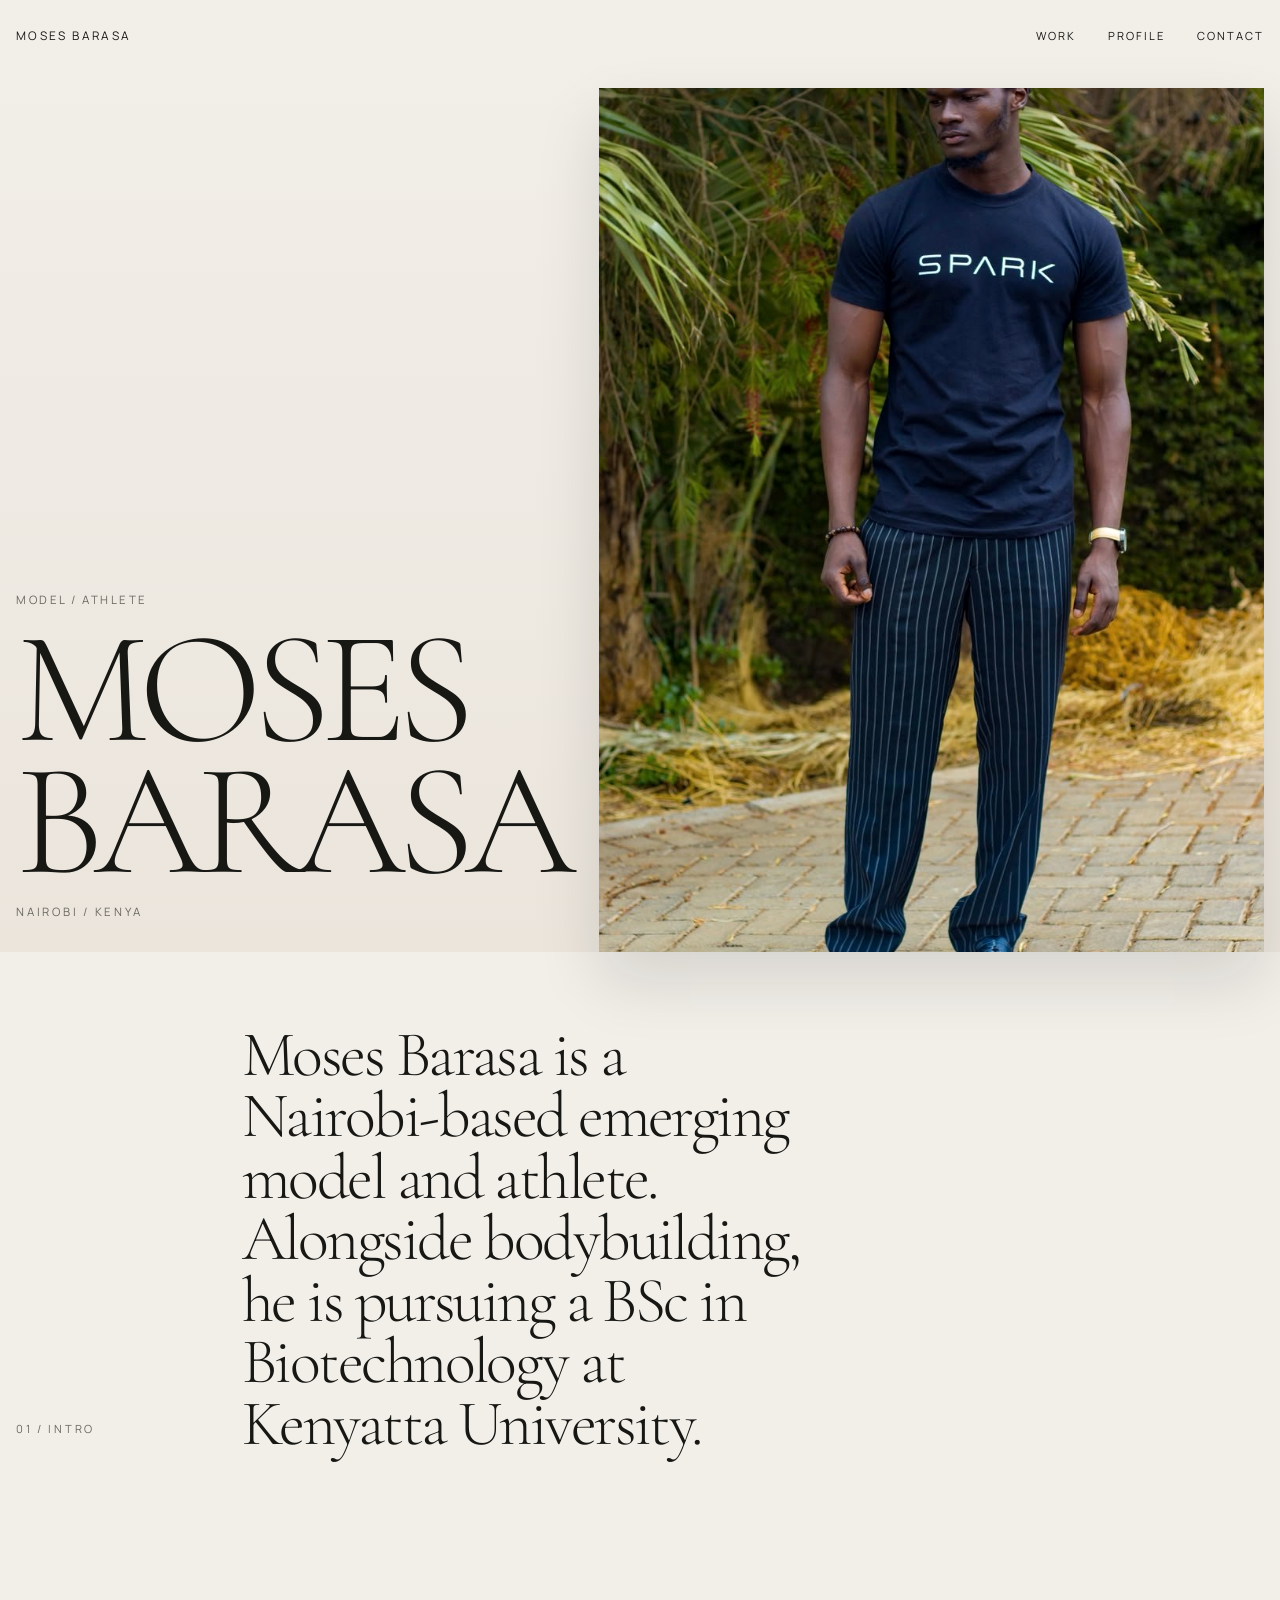
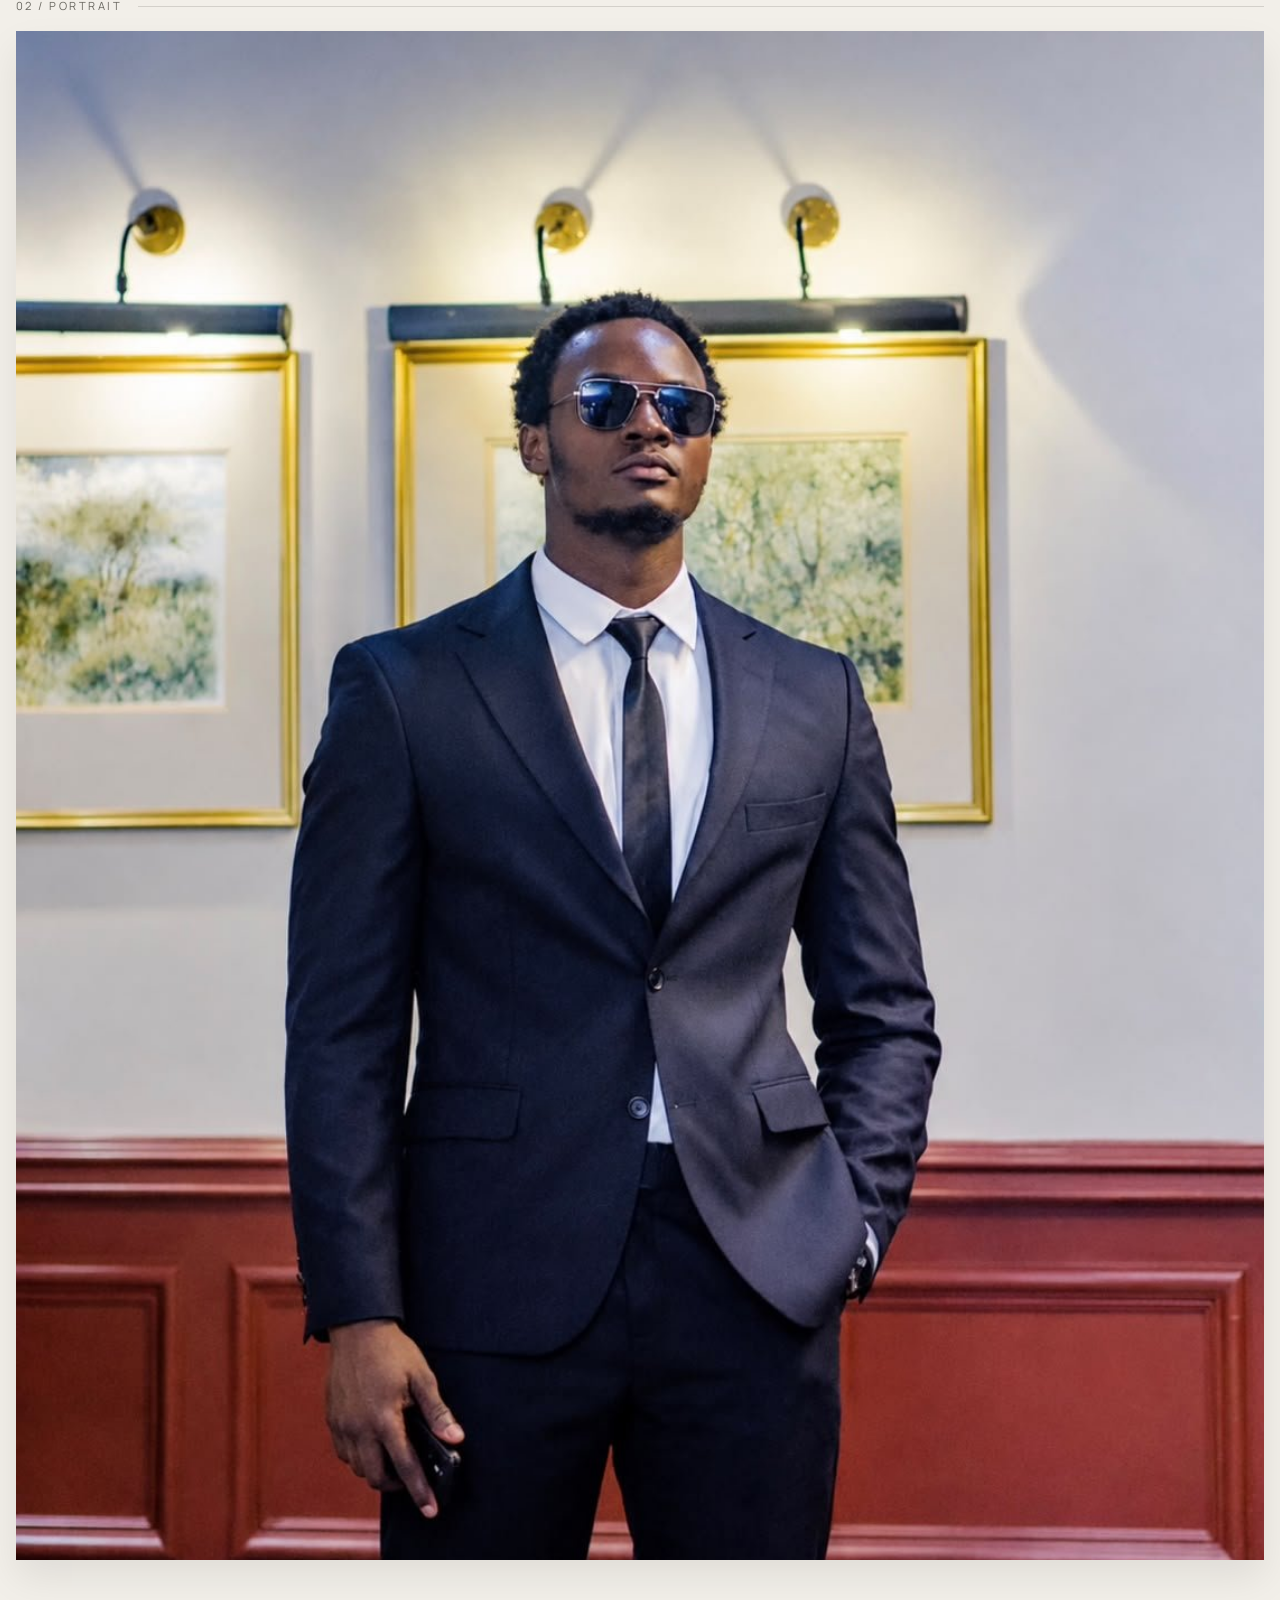
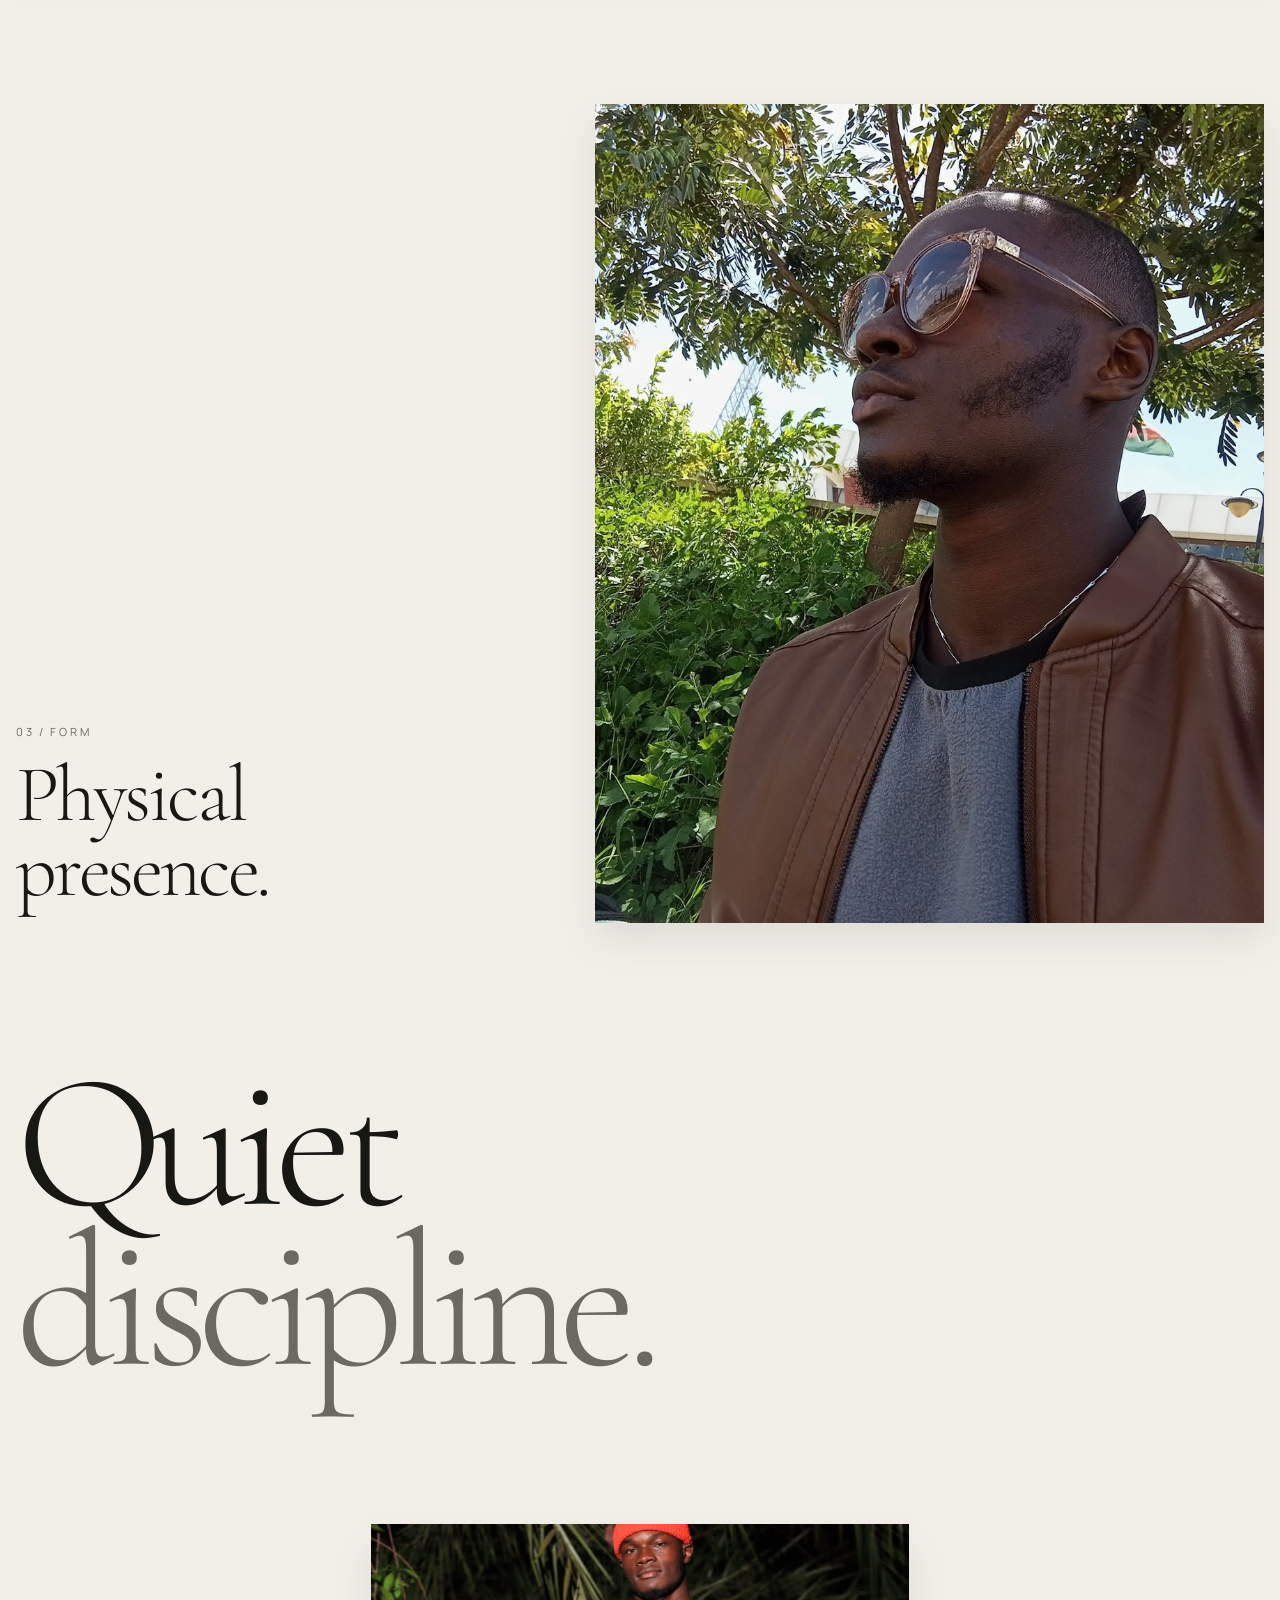
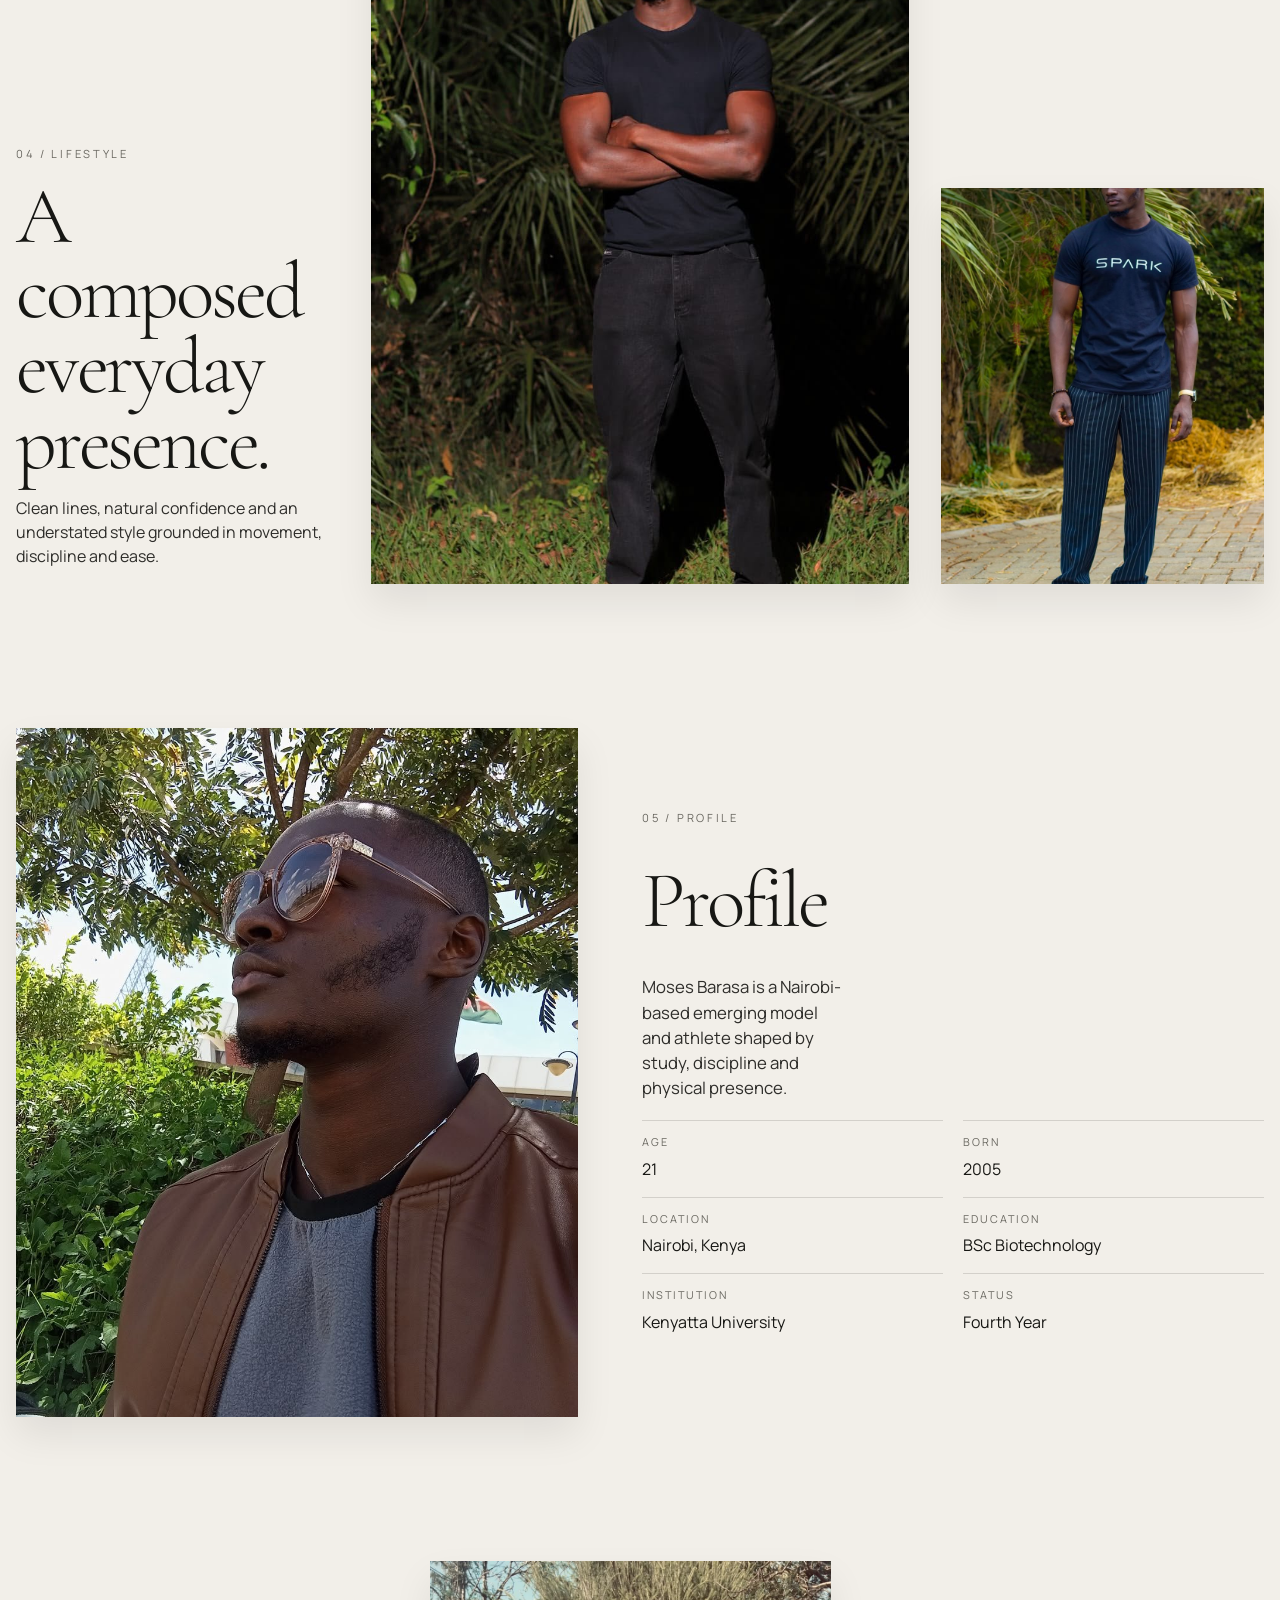
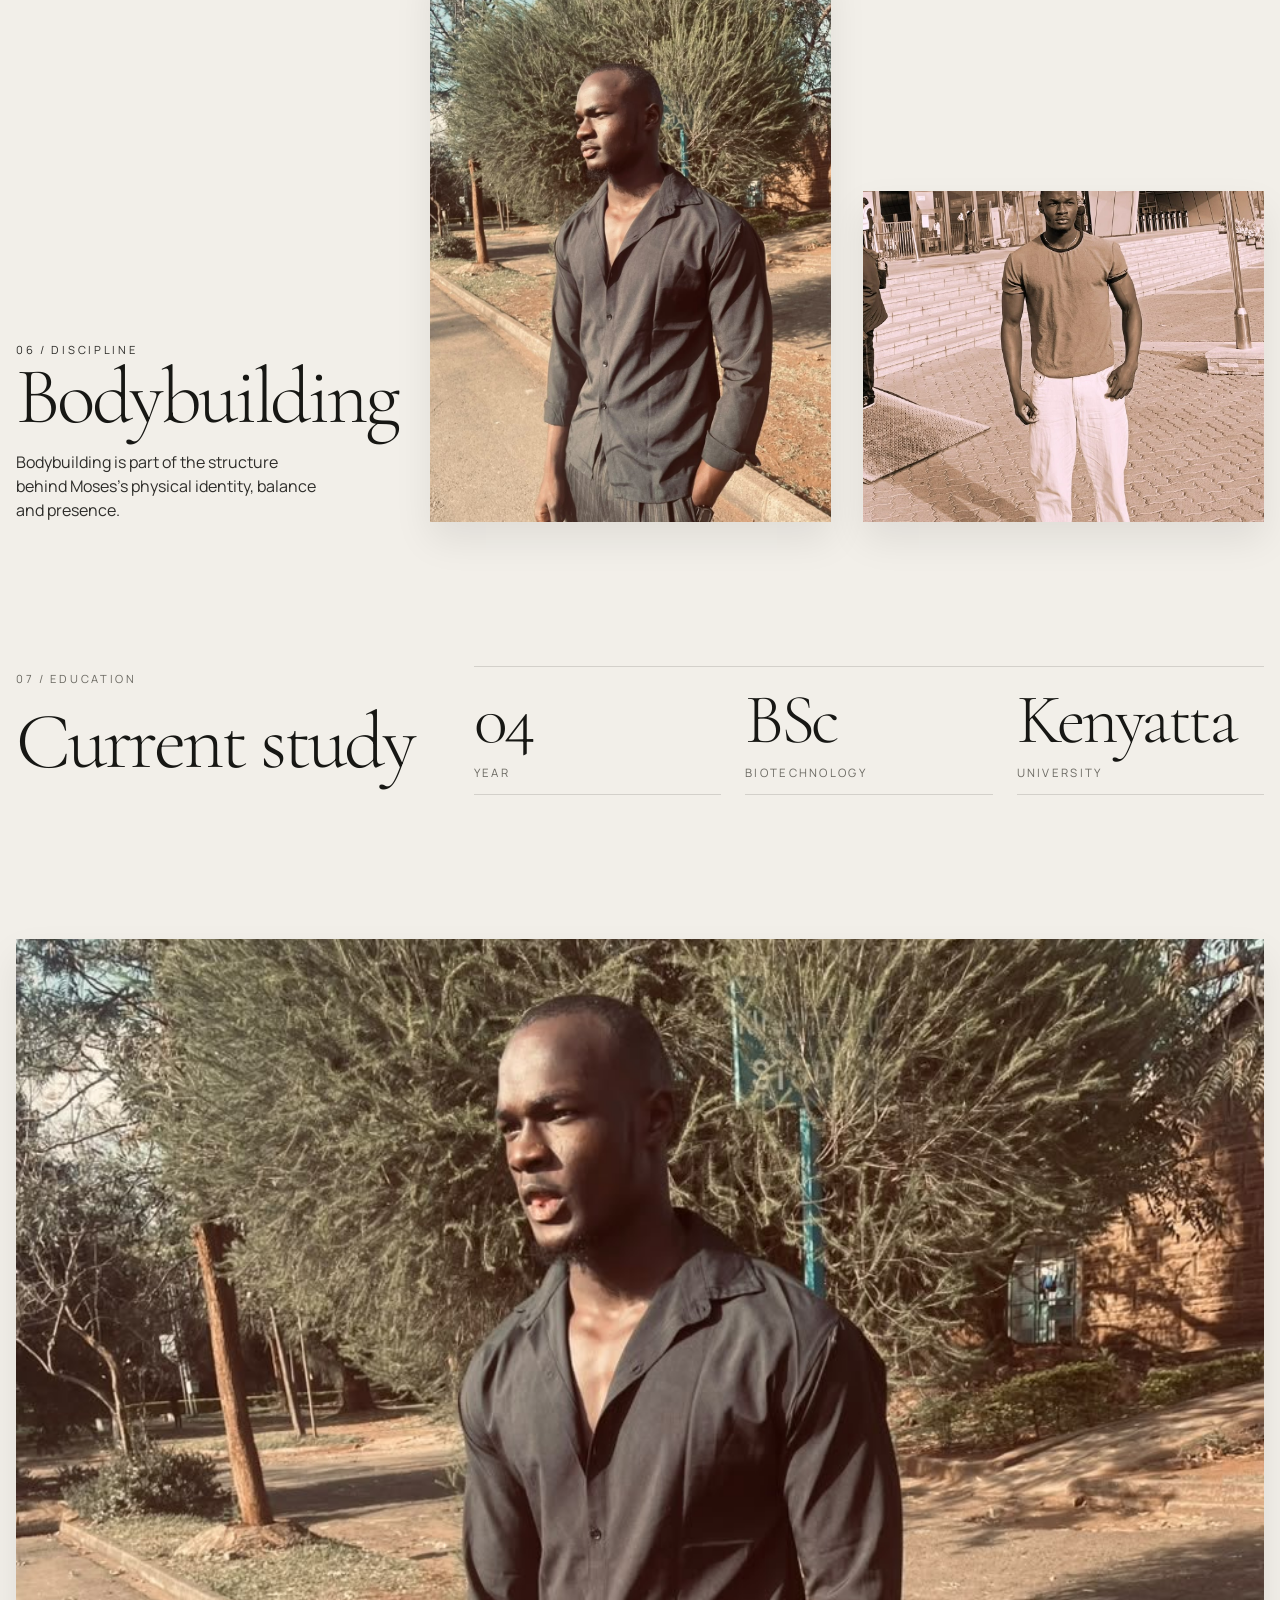
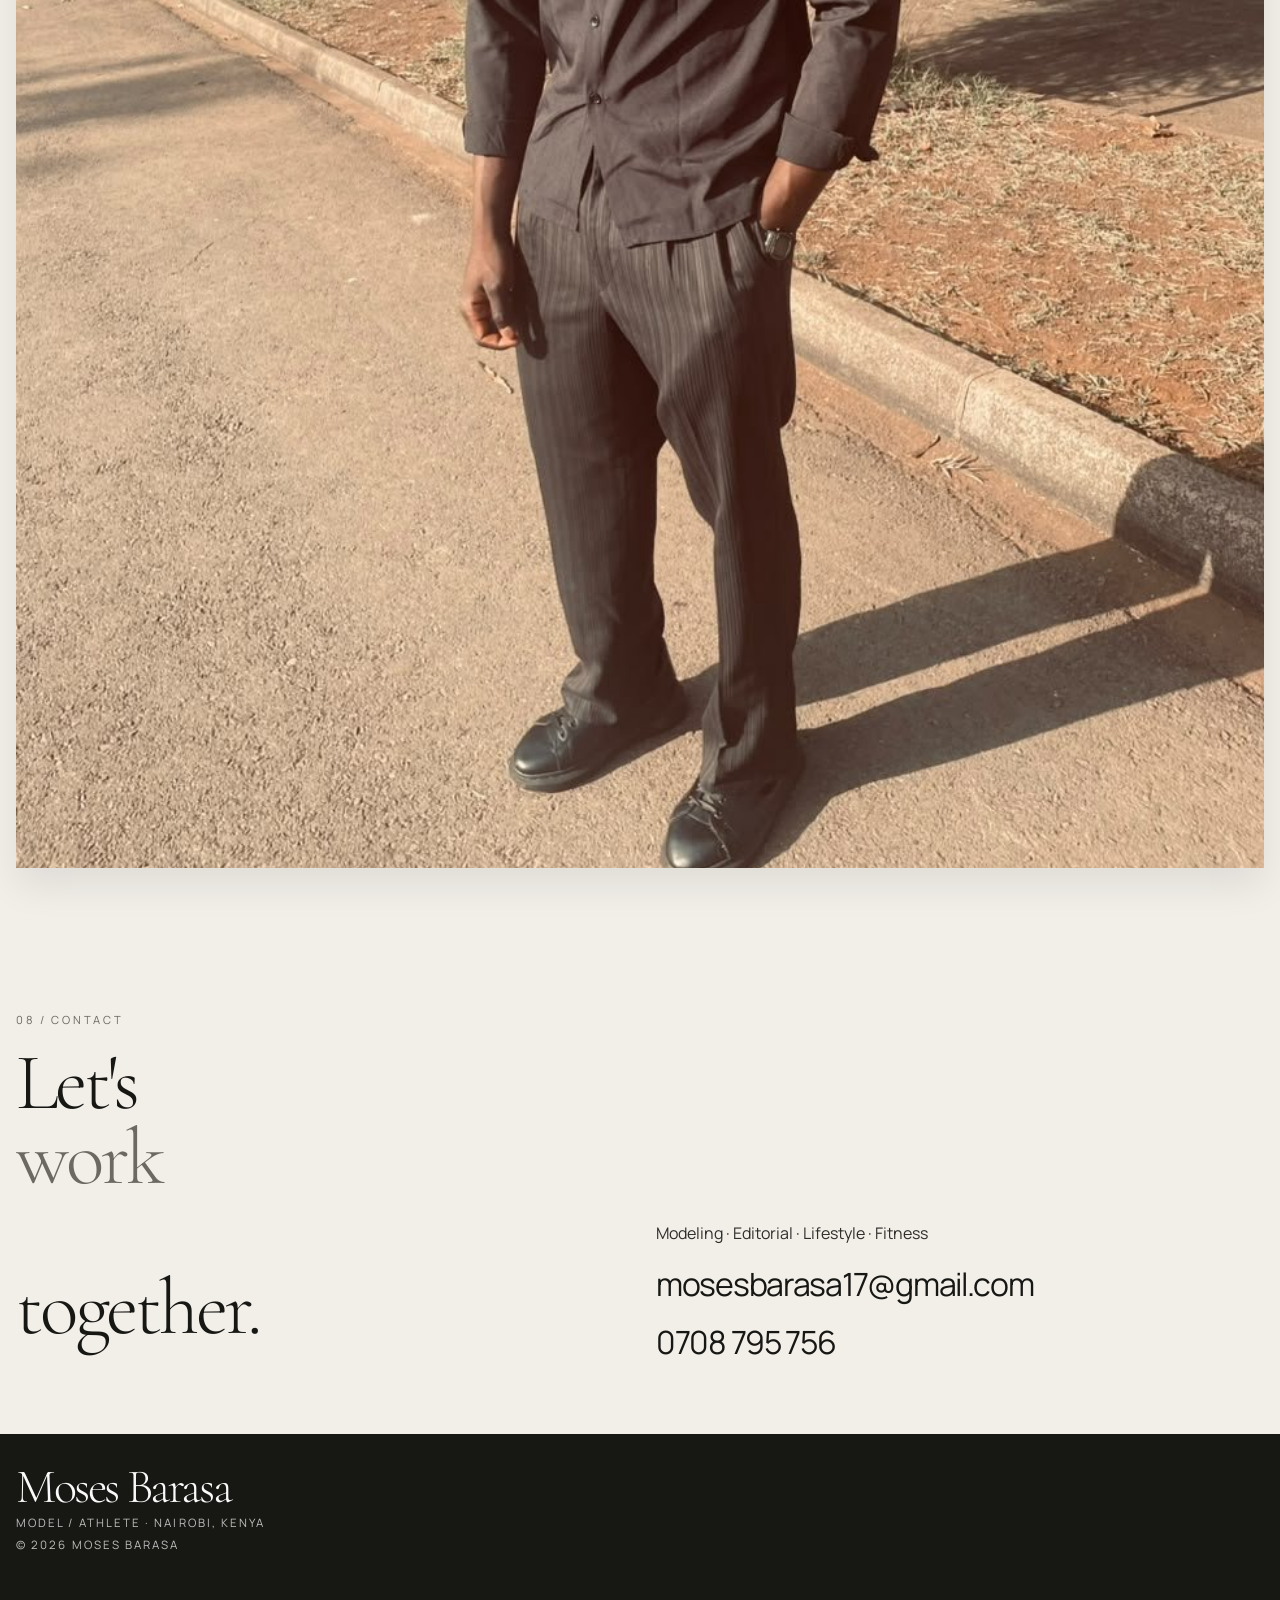
==== index.html @ c5359faa "Initial portfolio redesign" ====
<!DOCTYPE html>
<html lang="en">
<head>
<meta charset="UTF-8">
<meta name="viewport" content="width=device-width, initial-scale=1.0">
<meta name="description" content="Moses Barasa is a Nairobi-based emerging model and athlete, combining contemporary visual work with a background in bodybuilding and biotechnology.">
<meta name="theme-color" content="#181817">

<!-- Open Graph -->
<meta property="og:title" content="Moses Barasa — Model & Athlete">
<meta property="og:description" content="Moses Barasa is a Nairobi-based emerging model and athlete, combining contemporary visual work with a background in bodybuilding and biotechnology.">
<meta property="og:type" content="website">
<meta property="og:image" content="images/hero.jpg">
<meta property="og:image:alt" content="Moses Barasa — Model & Athlete">

<!-- Twitter -->
<meta name="twitter:card" content="summary_large_image">
<meta name="twitter:title" content="Moses Barasa — Model & Athlete">
<meta name="twitter:description" content="Moses Barasa is a Nairobi-based emerging model and athlete, combining contemporary visual work with a background in bodybuilding and biotechnology.">
<meta name="twitter:image" content="images/hero.jpg">

<title>Moses Barasa — Model & Athlete</title>

<link rel="icon" href="data:image/svg+xml,%3Csvg xmlns='http://www.w3.org/2000/svg' viewBox='0 0 100 100'%3E%3Crect width='100' height='100' fill='%23181817'/%3E%3Ctext x='50' y='62' font-family='Georgia' font-size='50' fill='%23F3F0EA' text-anchor='middle'%3EM%3C/text%3E%3C/svg%3E">
<link rel="stylesheet" href="css/style.css">
</head>
<body>
  <header class="site-header" id="header">
    <div class="container header-inner">
      <a href="#top" class="nav-brand" aria-label="Moses Barasa home">Moses Barasa</a>

      <button class="nav-toggle" id="navToggle" aria-expanded="false" aria-controls="navMenu" aria-label="Toggle navigation">
        <span class="nav-toggle-line" aria-hidden="true"></span>
      </button>

      <nav class="nav-menu" id="navMenu" aria-label="Primary navigation">
        <a href="#work">Work</a>
        <a href="#profile">Profile</a>
        <a href="#contact">Contact</a>
      </nav>
    </div>
  </header>

  <main id="main">
    <section class="hero" id="top" aria-label="Hero section">
      <div class="container hero-shell">
        <div class="hero-copy reveal">
          <p class="eyebrow">Model / Athlete</p>
          <h1 class="hero-name">
            <span>MOSES</span>
            <span>BARASA</span>
          </h1>
          <p class="hero-location">Nairobi / Kenya</p>
        </div>

        <figure class="hero-figure reveal" aria-label="Moses Barasa editorial portrait">
          <img src="images/hero.jpg" alt="Moses Barasa standing outdoors in a dark shirt with a confident editorial pose" width="854" height="1280" fetchpriority="high">
        </figure>
      </div>
    </section>

    <section class="intro section-shell" id="work" aria-labelledby="intro-heading">
      <div class="container intro-layout">
        <p class="meta-label reveal">01 / INTRO</p>
        <h2 id="intro-heading" class="visually-hidden">Introduction</h2>
        <p class="intro-copy reveal">Moses Barasa is a Nairobi-based emerging model and athlete. Alongside bodybuilding, he is pursuing a BSc in Biotechnology at Kenyatta University.</p>
      </div>
    </section>

    <section class="portrait section-shell" aria-labelledby="portrait-heading">
      <div class="container">
        <div class="section-meta reveal">
          <span>02 / PORTRAIT</span>
        </div>
        <figure class="feature-image reveal" data-index="0" tabindex="0" role="button" aria-label="Open portrait image">
          <img src="images/work-01.jpg" alt="Moses Barasa in a sharp black ensemble and sunglasses" width="1114" height="1600" loading="lazy">
        </figure>
      </div>
    </section>

    <section class="form section-shell" aria-labelledby="form-heading">
      <div class="container form-layout">
        <div class="form-copy reveal">
          <p class="meta-label">03 / FORM</p>
          <h2 id="form-heading">Physical presence.</h2>
        </div>
        <figure class="form-image reveal" data-index="1" tabindex="0" role="button" aria-label="Open form image">
          <img src="images/work-03.jpg" alt="Moses Barasa in a close-framed portrait with a clean black outfit" width="960" height="1280" loading="lazy">
        </figure>
      </div>
    </section>

    <section class="statement section-shell" aria-label="Visual statement">
      <div class="container statement-wrap">
        <p class="statement-word reveal">Quiet</p>
        <p class="statement-word reveal">discipline.</p>
      </div>
    </section>

    <section class="editorial section-shell" aria-labelledby="editorial-heading">
      <div class="container editorial-layout">
        <div class="editorial-copy reveal">
          <p class="meta-label">04 / LIFESTYLE</p>
          <h2 id="editorial-heading">A composed everyday presence.</h2>
          <p>Clean lines, natural confidence and an understated style grounded in movement, discipline and ease.</p>
        </div>

        <figure class="editorial-portrait reveal" data-index="2" tabindex="0" role="button" aria-label="Open lifestyle portrait">
          <img src="images/work-04.jpg" alt="Moses Barasa in an outdoor portrait with a relaxed attitude" width="853" height="1280" loading="lazy">
        </figure>

        <figure class="editorial-figure reveal" data-index="3" tabindex="0" role="button" aria-label="Open secondary lifestyle image">
          <img src="images/work-02.jpg" alt="Moses Barasa in a studio portrait with a cool, direct gaze" width="854" height="1280" loading="lazy">
        </figure>
      </div>
    </section>

    <section class="profile section-shell" id="profile" aria-labelledby="profile-heading">
      <div class="container profile-layout">
        <figure class="profile-image reveal" data-index="4" tabindex="0" role="button" aria-label="Open profile image">
          <img src="images/profile.jpg" alt="Moses Barasa in a side-profile outdoor portrait" width="960" height="1280" loading="lazy">
        </figure>

        <div class="profile-copy reveal">
          <p class="meta-label">05 / PROFILE</p>
          <h2 id="profile-heading">Profile</h2>
          <p class="lead">Moses Barasa is a Nairobi-based emerging model and athlete shaped by study, discipline and physical presence.</p>

          <dl class="facts">
            <div>
              <dt>Age</dt>
              <dd>21</dd>
            </div>
            <div>
              <dt>Born</dt>
              <dd>2005</dd>
            </div>
            <div>
              <dt>Location</dt>
              <dd>Nairobi, Kenya</dd>
            </div>
            <div>
              <dt>Education</dt>
              <dd>BSc Biotechnology</dd>
            </div>
            <div>
              <dt>Institution</dt>
              <dd>Kenyatta University</dd>
            </div>
            <div>
              <dt>Status</dt>
              <dd>Fourth Year</dd>
            </div>
          </dl>
        </div>
      </div>
    </section>

    <section class="discipline section-shell" id="discipline" aria-labelledby="discipline-heading">
      <div class="container discipline-layout">
        <div class="discipline-copy reveal">
          <p class="meta-label">06 / DISCIPLINE</p>
          <h2 id="discipline-heading">Bodybuilding</h2>
          <p>Bodybuilding is part of the structure behind Moses's physical identity, balance and presence.</p>
        </div>

        <figure class="discipline-figure tall reveal" data-index="5" tabindex="0" role="button" aria-label="Open bodybuilding portrait">
          <img src="images/discipline-01.jpg" alt="Moses Barasa posing in a full-body athletic portrait" width="960" height="1280" loading="lazy">
        </figure>

        <figure class="discipline-figure wide reveal" data-index="6" tabindex="0" role="button" aria-label="Open second bodybuilding image">
          <img src="images/discipline-02.jpg" alt="Moses Barasa in a close-framed physique portrait in natural light" width="1274" height="1600" loading="lazy">
        </figure>
      </div>
    </section>

    <section class="education section-shell" aria-labelledby="education-heading">
      <div class="container education-layout">
        <div class="education-copy reveal">
          <p class="meta-label">07 / EDUCATION</p>
          <h2 id="education-heading">Current study</h2>
        </div>

        <div class="education-grid reveal">
          <div class="year-block">
            <span class="year">04</span>
            <span class="year-label">Year</span>
          </div>
          <div class="degree-block">
            <span>BSc</span>
            <span>Biotechnology</span>
          </div>
          <div class="institution-block">
            <span>Kenyatta</span>
            <span>University</span>
          </div>
        </div>
      </div>
    </section>

    <section class="final-visual section-shell" aria-label="Final portrait">
      <div class="container">
        <figure class="final-image reveal" data-index="7" tabindex="0" role="button" aria-label="Open final portrait image">
          <img src="images/work-08.jpg" alt="Moses Barasa in a confident full-length portrait outdoors" width="960" height="1280" loading="lazy">
        </figure>
      </div>
    </section>

    <section class="contact section-shell" id="contact" aria-labelledby="contact-heading">
      <div class="container contact-layout">
        <div class="contact-copy reveal">
          <p class="meta-label">08 / CONTACT</p>
          <h2 id="contact-heading">Let's <span>work</span><br>together.</h2>
        </div>

        <div class="contact-info reveal">
          <p>Modeling · Editorial · Lifestyle · Fitness</p>
          <a href="mailto:mosesbarasa17@gmail.com">mosesbarasa17@gmail.com</a>
          <a href="tel:+254708795756">0708 795 756</a>
        </div>
      </div>
    </section>
  </main>

  <footer class="site-footer">
    <div class="container footer-layout">
      <p class="footer-name">Moses Barasa</p>
      <p class="footer-meta">Model / Athlete · Nairobi, Kenya</p>
      <p class="footer-copyright">© 2026 Moses Barasa</p>
    </div>
  </footer>

  <div class="lightbox" id="lightbox" role="dialog" aria-modal="true" aria-label="Image viewer" hidden>
    <button class="lightbox-close" id="lightboxClose" aria-label="Close image viewer">×</button>
    <button class="lightbox-prev" id="lightboxPrev" aria-label="Previous image">‹</button>
    <button class="lightbox-next" id="lightboxNext" aria-label="Next image">›</button>
    <div class="lightbox-stage">
      <img src="" alt="" id="lightboxImg">
    </div>
    <p class="lightbox-caption" id="lightboxCaption"></p>
  </div>

  <script src="js/main.js"></script>
</body>
</html>
---- css/style.css ----
@font-face {
  font-family: 'Cormorant Garamond';
  font-style: normal;
  font-weight: 300 700;
  font-display: swap;
  src: url('../fonts/cormorant-300.ttf') format('truetype');
}

@font-face {
  font-family: 'Manrope';
  font-style: normal;
  font-weight: 200 800;
  font-display: swap;
  src: url('../fonts/manrope-400.ttf') format('truetype');
}

:root {
  --bg: #f2efe9;
  --bg-soft: #ebe5dc;
  --panel: #f8f5f1;
  --ink: #171714;
  --ink-soft: #2e2d2a;
  --muted: #6b6962;
  --line: rgba(23, 23, 20, 0.14);
  --shadow: rgba(18, 18, 16, 0.12);
  --display: 'Cormorant Garamond', Georgia, serif;
  --body: 'Manrope', Arial, sans-serif;
  --radius: 18px;
  --max: 1380px;
  --transition: 420ms ease;
}

* {
  box-sizing: border-box;
}

html {
  scroll-behavior: smooth;
}

body {
  margin: 0;
  font-family: var(--body);
  background: var(--bg);
  color: var(--ink);
  line-height: 1.5;
  -webkit-font-smoothing: antialiased;
  text-rendering: optimizeLegibility;
}

img {
  display: block;
  width: 100%;
  height: auto;
}

button,
a {
  font: inherit;
}

a {
  color: inherit;
  text-decoration: none;
}

figure {
  margin: 0;
}

main {
  overflow-x: hidden;
}

.container {
  width: min(var(--max), calc(100% - 2rem));
  margin: 0 auto;
}

.section-shell {
  padding: 4.5rem 0;
}

.visually-hidden {
  position: absolute;
  width: 1px;
  height: 1px;
  padding: 0;
  margin: -1px;
  overflow: hidden;
  clip: rect(0, 0, 0, 0);
  white-space: nowrap;
  border: 0;
}

.meta-label {
  margin: 0 0 1rem;
  font-size: 0.7rem;
  text-transform: uppercase;
  letter-spacing: 0.24em;
  color: var(--muted);
}

.site-header {
  position: fixed;
  top: 0;
  left: 0;
  right: 0;
  z-index: 100;
  transition: background var(--transition), box-shadow var(--transition), backdrop-filter var(--transition);
}

.site-header.is-scrolled {
  background: rgba(242, 239, 233, 0.88);
  backdrop-filter: blur(12px);
  box-shadow: 0 1px 0 rgba(23, 23, 20, 0.08);
}

.header-inner {
  display: flex;
  align-items: center;
  justify-content: space-between;
  min-height: 72px;
}

.nav-brand {
  font-size: 0.74rem;
  letter-spacing: 0.2em;
  text-transform: uppercase;
  font-weight: 700;
}

.nav-toggle {
  position: relative;
  width: 44px;
  height: 44px;
  border: 0;
  background: transparent;
  display: inline-flex;
  align-items: center;
  justify-content: center;
  cursor: pointer;
}

.nav-toggle-line,
.nav-toggle-line::before,
.nav-toggle-line::after {
  position: absolute;
  width: 24px;
  height: 1.5px;
  background: var(--ink);
  transition: transform var(--transition), opacity var(--transition);
}

.nav-toggle-line::before,
.nav-toggle-line::after {
  content: '';
  left: 0;
}

.nav-toggle-line::before { transform: translateY(-7px); }
.nav-toggle-line::after { transform: translateY(7px); }

.nav-toggle[aria-expanded="true"] .nav-toggle-line {
  background: transparent;
}

.nav-toggle[aria-expanded="true"] .nav-toggle-line::before {
  transform: rotate(45deg);
}

.nav-toggle[aria-expanded="true"] .nav-toggle-line::after {
  transform: rotate(-45deg);
}

.nav-menu {
  position: fixed;
  inset: 0;
  display: flex;
  flex-direction: column;
  justify-content: center;
  gap: 1.75rem;
  padding: 5rem 2rem;
  background: rgba(242, 239, 233, 0.96);
  opacity: 0;
  visibility: hidden;
  pointer-events: none;
  transition: opacity var(--transition), visibility var(--transition);
  z-index: 90;
}

.nav-menu.is-open {
  opacity: 1;
  visibility: visible;
  pointer-events: auto;
}

.nav-menu a {
  font-family: var(--display);
  font-size: clamp(2.2rem, 8vw, 4.5rem);
  line-height: 0.9;
  letter-spacing: -0.04em;
}

.hero {
  padding-top: 5.5rem;
  background: linear-gradient(180deg, var(--bg), var(--bg-soft));
}

.hero-shell {
  display: grid;
  gap: 1.5rem;
}

.hero-copy {
  padding-top: 1.5rem;
}

.eyebrow {
  margin: 0 0 1rem;
  font-size: 0.72rem;
  text-transform: uppercase;
  letter-spacing: 0.22em;
  color: var(--muted);
}

.hero-name {
  margin: 0;
  font-family: var(--display);
  font-weight: 500;
  font-size: clamp(4.2rem, 19vw, 10rem);
  line-height: 0.82;
  letter-spacing: -0.06em;
}

.hero-name span {
  display: block;
}

.hero-location {
  margin: 1rem 0 0;
  font-size: 0.72rem;
  letter-spacing: 0.24em;
  text-transform: uppercase;
  color: var(--muted);
}

.hero-figure {
  width: min(100%, 700px);
  margin-left: auto;
  margin-right: auto;
  overflow: hidden;
  box-shadow: 0 30px 60px var(--shadow);
}

.hero-figure img {
  object-fit: cover;
  aspect-ratio: 3 / 4.25;
  filter: saturate(0.9) contrast(1.04);
  transform: scale(1.01);
}

.intro-layout {
  display: grid;
  gap: 1rem;
}

.intro-copy {
  max-width: 18ch;
  margin: 0;
  font-family: var(--display);
  font-size: clamp(2rem, 5vw, 4.2rem);
  line-height: 0.96;
  letter-spacing: -0.04em;
}

.feature-image,
.form-image,
.editorial-portrait,
.editorial-figure,
.profile-image,
.discipline-figure,
.final-image {
  overflow: hidden;
  cursor: pointer;
  background: var(--bg-soft);
  box-shadow: 0 18px 36px rgba(19, 19, 17, 0.08);
}

.feature-image img,
.form-image img,
.editorial-portrait img,
.editorial-figure img,
.profile-image img,
.discipline-figure img,
.final-image img {
  aspect-ratio: 4 / 5.2;
  object-fit: cover;
  transition: transform var(--transition), filter var(--transition);
}

.feature-image:hover img,
.form-image:hover img,
.editorial-portrait:hover img,
.editorial-figure:hover img,
.profile-image:hover img,
.discipline-figure:hover img,
.final-image:hover img {
  transform: scale(1.02);
  filter: saturate(1.05);
}

.section-meta {
  margin-bottom: 1rem;
  display: flex;
  justify-content: space-between;
  align-items: center;
  font-size: 0.7rem;
  letter-spacing: 0.22em;
  text-transform: uppercase;
  color: var(--muted);
}

.section-meta::after {
  content: '';
  display: block;
  flex: 1;
  height: 1px;
  background: var(--line);
  margin-left: 1rem;
}

.form-layout,
.editorial-layout,
.profile-layout,
.discipline-layout,
.contact-layout,
.education-layout {
  display: grid;
  gap: 2rem;
}

.form-copy h2,
.editorial-copy h2,
.profile-copy h2,
.discipline-copy h2,
.education-copy h2,
.contact-copy h2 {
  margin: 0 0 1rem;
  font-family: var(--display);
  font-weight: 500;
  font-size: clamp(2.6rem, 8vw, 5rem);
  line-height: 0.94;
  letter-spacing: -0.04em;
}

.form-copy h2 {
  max-width: 6ch;
}

.statement-wrap {
  display: grid;
  gap: 0.4rem;
}

.statement-word {
  margin: 0;
  font-family: var(--display);
  font-size: clamp(4rem, 18vw, 12rem);
  line-height: 0.8;
  letter-spacing: -0.06em;
  color: var(--ink);
}

.statement-word:last-child {
  color: var(--muted);
}

.editorial-copy p:last-child {
  margin: 0;
  max-width: 34ch;
  color: var(--ink-soft);
}

.editorial-portrait {
  order: 1;
}

.editorial-figure {
  order: 2;
}

.profile-layout {
  align-items: center;
}

.profile-image {
  max-width: 760px;
}

.profile-copy {
  display: grid;
  gap: 1.25rem;
}

.lead {
  margin: 0;
  max-width: 20ch;
  font-size: 1.05rem;
  color: var(--ink-soft);
}

.facts {
  margin: 0;
  display: grid;
  grid-template-columns: repeat(2, minmax(0, 1fr));
  gap: 1rem 1.25rem;
}

.facts div {
  padding-top: 0.8rem;
  border-top: 1px solid var(--line);
}

.facts dt {
  margin-bottom: 0.4rem;
  font-size: 0.68rem;
  letter-spacing: 0.18em;
  text-transform: uppercase;
  color: var(--muted);
}

.facts dd {
  margin: 0;
  font-size: 1rem;
  color: var(--ink);
}

.discipline-copy p {
  margin: 0;
  max-width: 30ch;
  color: var(--ink-soft);
}

.discipline-figure.tall img {
  aspect-ratio: 3 / 4.2;
}

.discipline-figure.wide img {
  aspect-ratio: 4 / 3.3;
}

.education-layout {
  align-items: end;
}

.education-grid {
  display: grid;
  gap: 1rem;
  padding-top: 1.3rem;
  border-top: 1px solid var(--line);
}

.year-block,
.degree-block,
.institution-block {
  display: flex;
  justify-content: space-between;
  align-items: baseline;
  padding-bottom: 0.8rem;
  border-bottom: 1px solid var(--line);
}

.year,
.degree-block span:first-child,
.institution-block span:first-child {
  font-family: var(--display);
  font-size: clamp(2.4rem, 7vw, 4.4rem);
  line-height: 0.9;
  letter-spacing: -0.05em;
}

.year-label,
.degree-block span:last-child,
.institution-block span:last-child {
  font-size: 0.72rem;
  letter-spacing: 0.2em;
  text-transform: uppercase;
  color: var(--muted);
}

.final-image img {
  aspect-ratio: 4 / 3.4;
}

.contact-copy h2 {
  max-width: 6ch;
}

.contact-copy h2 span {
  display: block;
  color: var(--muted);
}

.contact-info {
  display: grid;
  gap: 1.25rem;
}

.contact-info p {
  margin: 0;
  max-width: 28ch;
  color: var(--ink-soft);
}

.contact-info a {
  font-size: clamp(1.2rem, 3vw, 2rem);
  line-height: 1.2;
  letter-spacing: -0.04em;
  width: fit-content;
  position: relative;
}

.contact-info a::after,
.nav-menu a::after {
  content: '';
  position: absolute;
  left: 0;
  bottom: -0.2rem;
  width: 0;
  height: 1px;
  background: currentColor;
  transition: width var(--transition);
}

.contact-info a:hover::after,
.contact-info a:focus-visible::after,
.nav-menu a:hover::after,
.nav-menu a:focus-visible::after {
  width: 100%;
}

.site-footer {
  padding: 2rem 0 3rem;
  background: var(--ink);
  color: rgba(255,255,255,0.72);
}

.footer-layout {
  display: grid;
  gap: 0.3rem;
}

.footer-name {
  margin: 0;
  font-family: var(--display);
  font-size: clamp(2rem, 7vw, 3rem);
  letter-spacing: -0.05em;
  line-height: 0.9;
  color: rgba(255,255,255,0.98);
}

.footer-meta,
.footer-copyright {
  margin: 0;
  font-size: 0.72rem;
  letter-spacing: 0.18em;
  text-transform: uppercase;
}

.lightbox {
  position: fixed;
  inset: 0;
  z-index: 200;
  display: flex;
  align-items: center;
  justify-content: center;
  padding: 1.25rem;
  background: rgba(17, 17, 15, 0.94);
  opacity: 0;
  visibility: hidden;
  transition: opacity var(--transition), visibility var(--transition);
}

.lightbox.is-active {
  opacity: 1;
  visibility: visible;
}

.lightbox[hidden] {
  display: none;
}

.lightbox-stage {
  width: min(1100px, 100%);
  max-height: 88vh;
}

.lightbox-stage img {
  max-height: 88vh;
  width: auto;
  max-width: 100%;
  margin: 0 auto;
  object-fit: contain;
  box-shadow: 0 30px 70px rgba(0,0,0,0.32);
}

.lightbox-close,
.lightbox-prev,
.lightbox-next {
  position: absolute;
  color: rgba(255,255,255,0.9);
  background: rgba(255,255,255,0.06);
  border: 1px solid rgba(255,255,255,0.18);
  border-radius: 999px;
  width: 52px;
  height: 52px;
  font-size: 2rem;
  cursor: pointer;
}

.lightbox-close {
  top: 1rem;
  right: 1rem;
}

.lightbox-prev,
.lightbox-next {
  top: 50%;
  transform: translateY(-50%);
}

.lightbox-prev { left: 1rem; }
.lightbox-next { right: 1rem; }

.lightbox-caption {
  position: absolute;
  left: 50%;
  bottom: 1.1rem;
  transform: translateX(-50%);
  margin: 0;
  color: rgba(255,255,255,0.8);
  font-size: 0.7rem;
  letter-spacing: 0.18em;
  text-transform: uppercase;
}

.reveal {
  opacity: 0;
  transform: translateY(26px);
  transition: opacity 800ms ease, transform 800ms ease;
}

.reveal.is-visible {
  opacity: 1;
  transform: translateY(0);
}

:focus-visible {
  outline: 2px solid var(--ink);
  outline-offset: 3px;
}

@media (min-width: 680px) {
  .hero-shell {
    grid-template-columns: 1fr;
    align-items: end;
  }

  .hero-copy {
    padding-top: 4rem;
  }

  .hero-figure {
    width: min(100%, 820px);
  }

  .feature-image img,
  .form-image img,
  .editorial-portrait img,
  .editorial-figure img,
  .profile-image img,
  .discipline-figure img,
  .final-image img {
    aspect-ratio: 4 / 4.9;
  }
}

@media (min-width: 860px) {
  .nav-toggle {
    display: none;
  }

  .nav-menu {
    position: static;
    display: flex;
    flex-direction: row;
    align-items: center;
    gap: 2rem;
    padding: 0;
    background: transparent;
    opacity: 1;
    visibility: visible;
    pointer-events: auto;
  }

  .nav-menu a {
    font-family: var(--body);
    font-size: 0.7rem;
    font-weight: 700;
    letter-spacing: 0.18em;
    text-transform: uppercase;
  }

  .hero-shell {
    grid-template-columns: 0.9fr 1.1fr;
    align-items: end;
    gap: 2rem;
    min-height: calc(100vh - 4rem);
  }

  .hero-copy {
    order: 1;
    padding-bottom: 2rem;
  }

  .hero-figure {
    order: 2;
    width: 100%;
    margin: 0;
  }

  .hero-figure img {
    aspect-ratio: 4 / 5.2;
  }

  .intro-layout {
    grid-template-columns: 210px 1fr;
    align-items: end;
  }

  .intro-copy {
    max-width: 18ch;
  }

  .form-layout {
    grid-template-columns: 0.9fr 1.1fr;
    align-items: end;
  }

  .editorial-layout {
    grid-template-columns: 0.75fr 1.25fr 0.75fr;
    align-items: end;
  }

  .editorial-copy {
    padding-bottom: 1rem;
  }

  .editorial-portrait {
    order: 2;
  }

  .editorial-figure {
    order: 3;
  }

  .profile-layout {
    grid-template-columns: 0.95fr 1.05fr;
    gap: 4rem;
  }

  .discipline-layout {
    grid-template-columns: 0.8fr 1fr 1fr;
    align-items: end;
  }

  .education-layout {
    grid-template-columns: 0.7fr 1.3fr;
    align-items: end;
  }

  .education-grid {
    grid-template-columns: repeat(3, minmax(0, 1fr));
    gap: 1.5rem;
  }

  .year-block,
  .degree-block,
  .institution-block {
    display: grid;
    gap: 0.8rem;
    padding-bottom: 0.8rem;
  }

  .contact-layout {
    grid-template-columns: 1fr 1fr;
    align-items: end;
  }
}

@media (prefers-reduced-motion: reduce) {
  html {
    scroll-behavior: auto;
  }

  *, *::before, *::after {
    animation: none !important;
    transition-duration: 0.01ms !important;
    transition-delay: 0ms !important;
  }

  .reveal {
    opacity: 1;
    transform: none;
  }
}
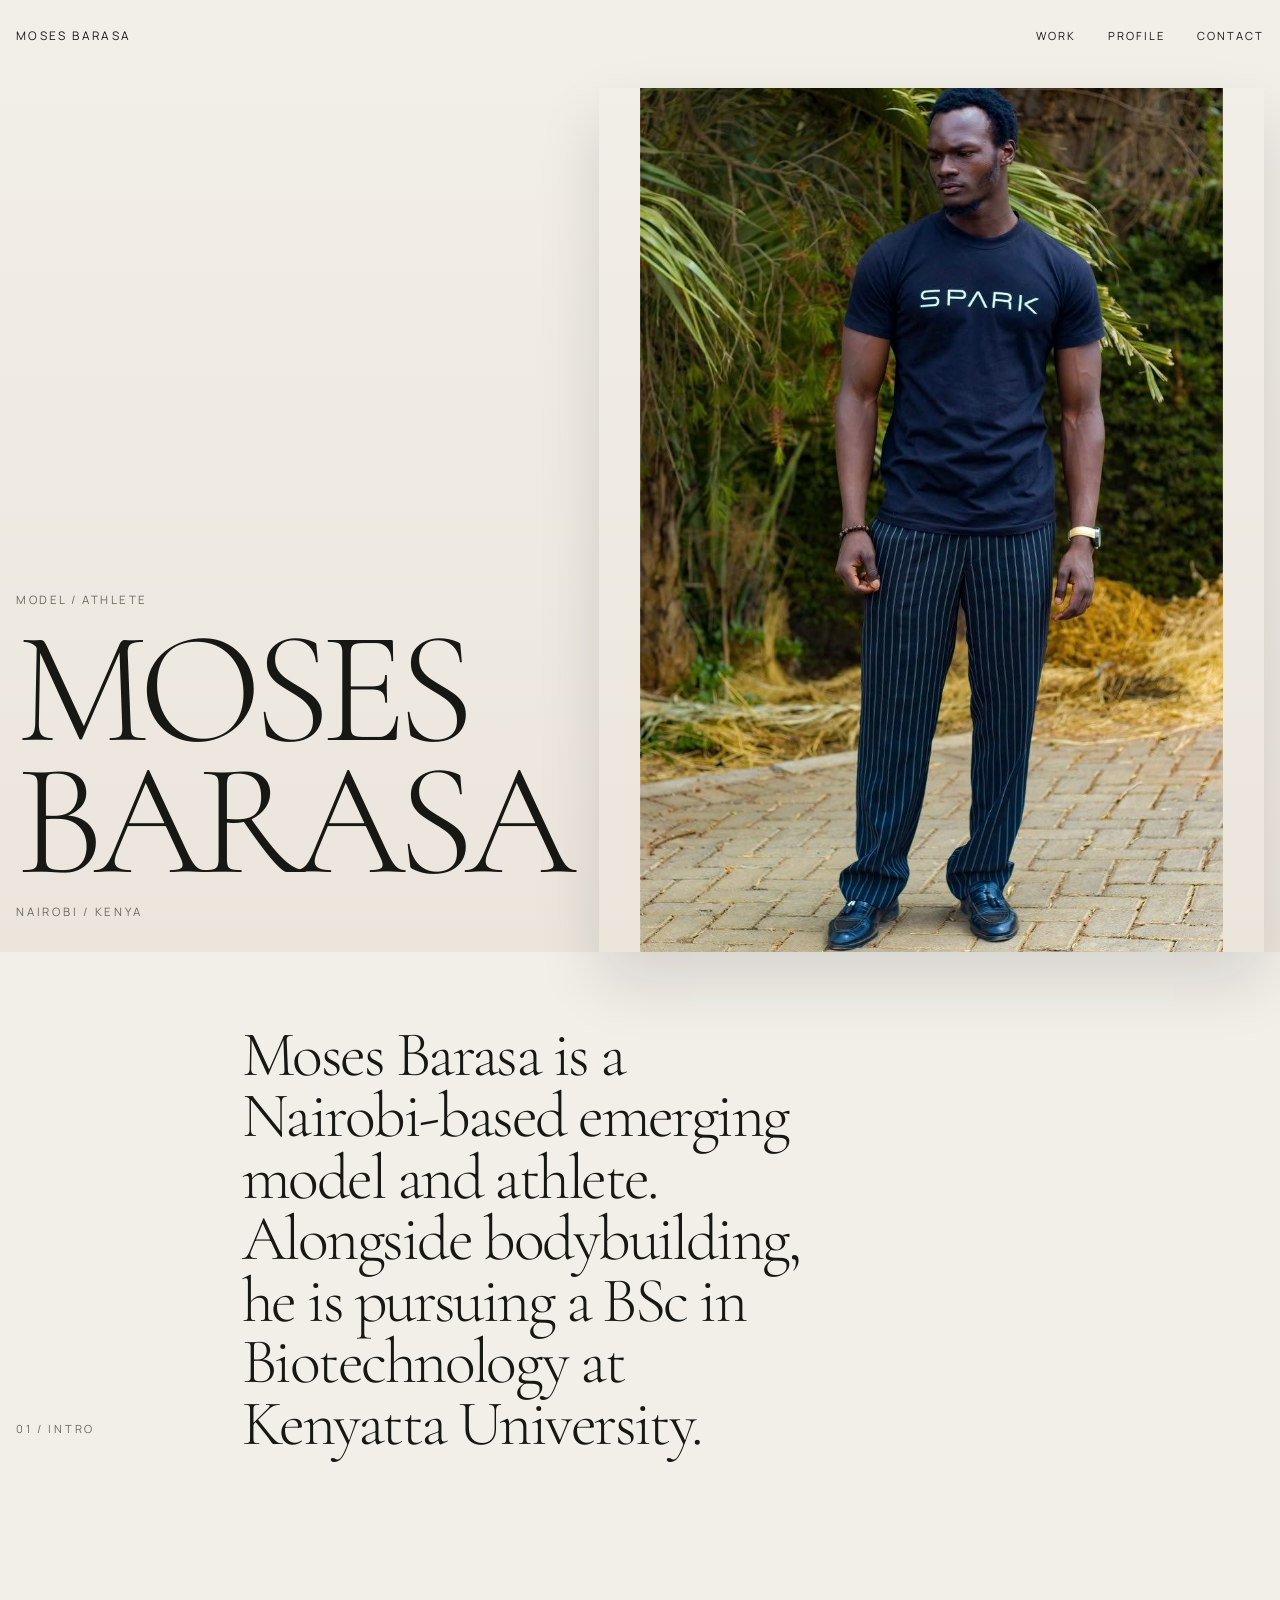
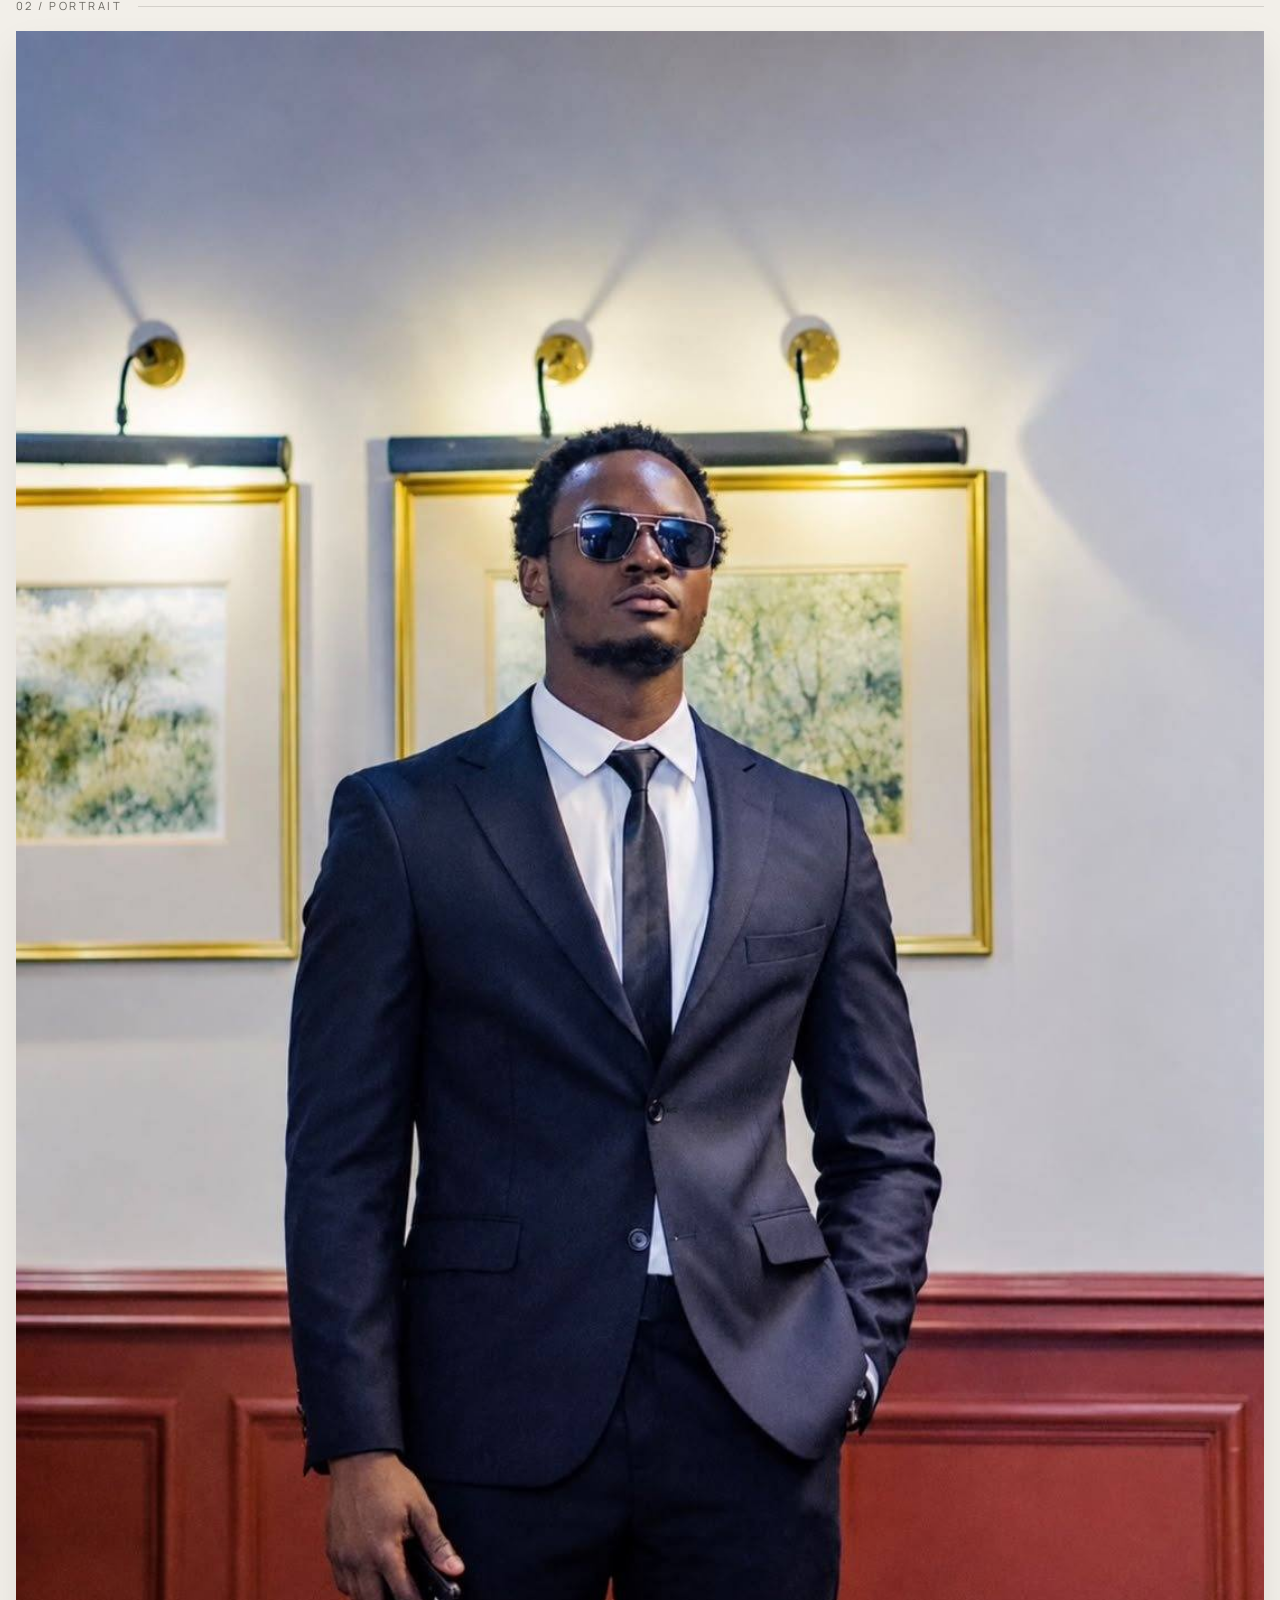
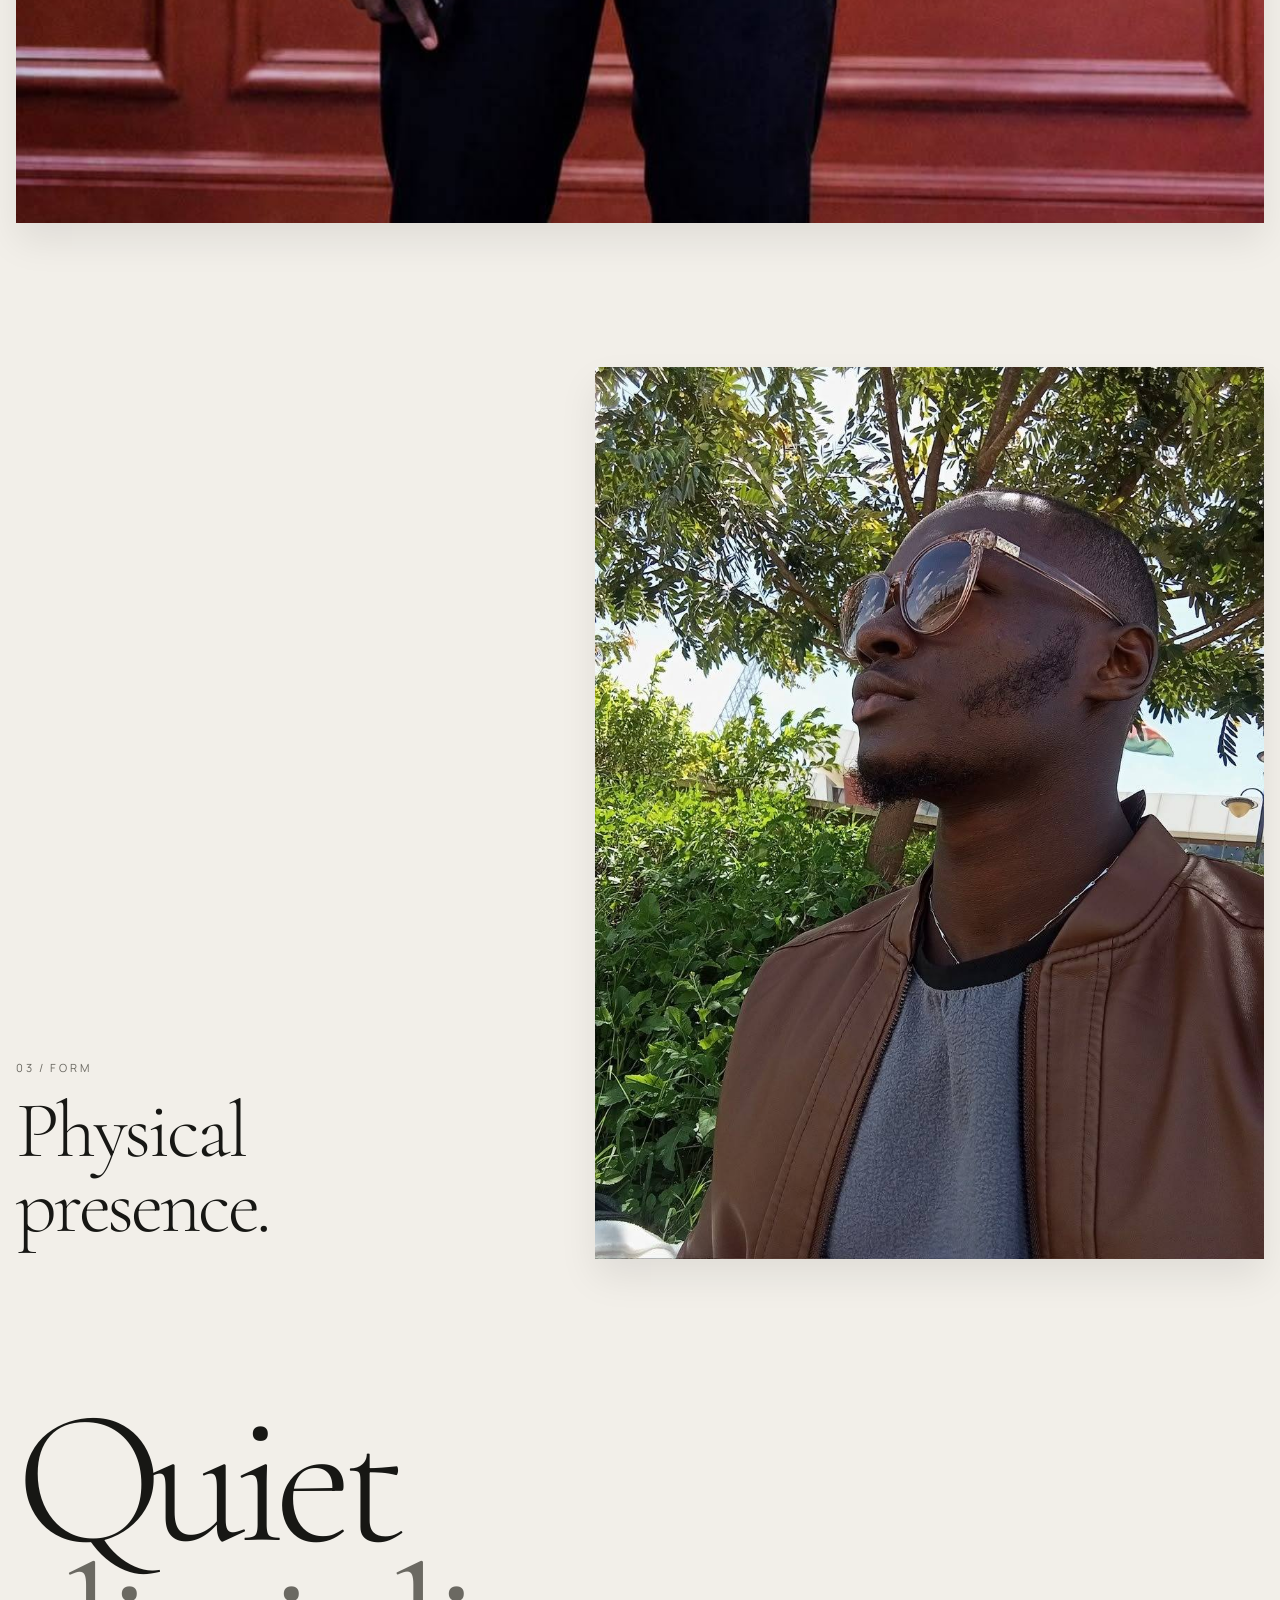
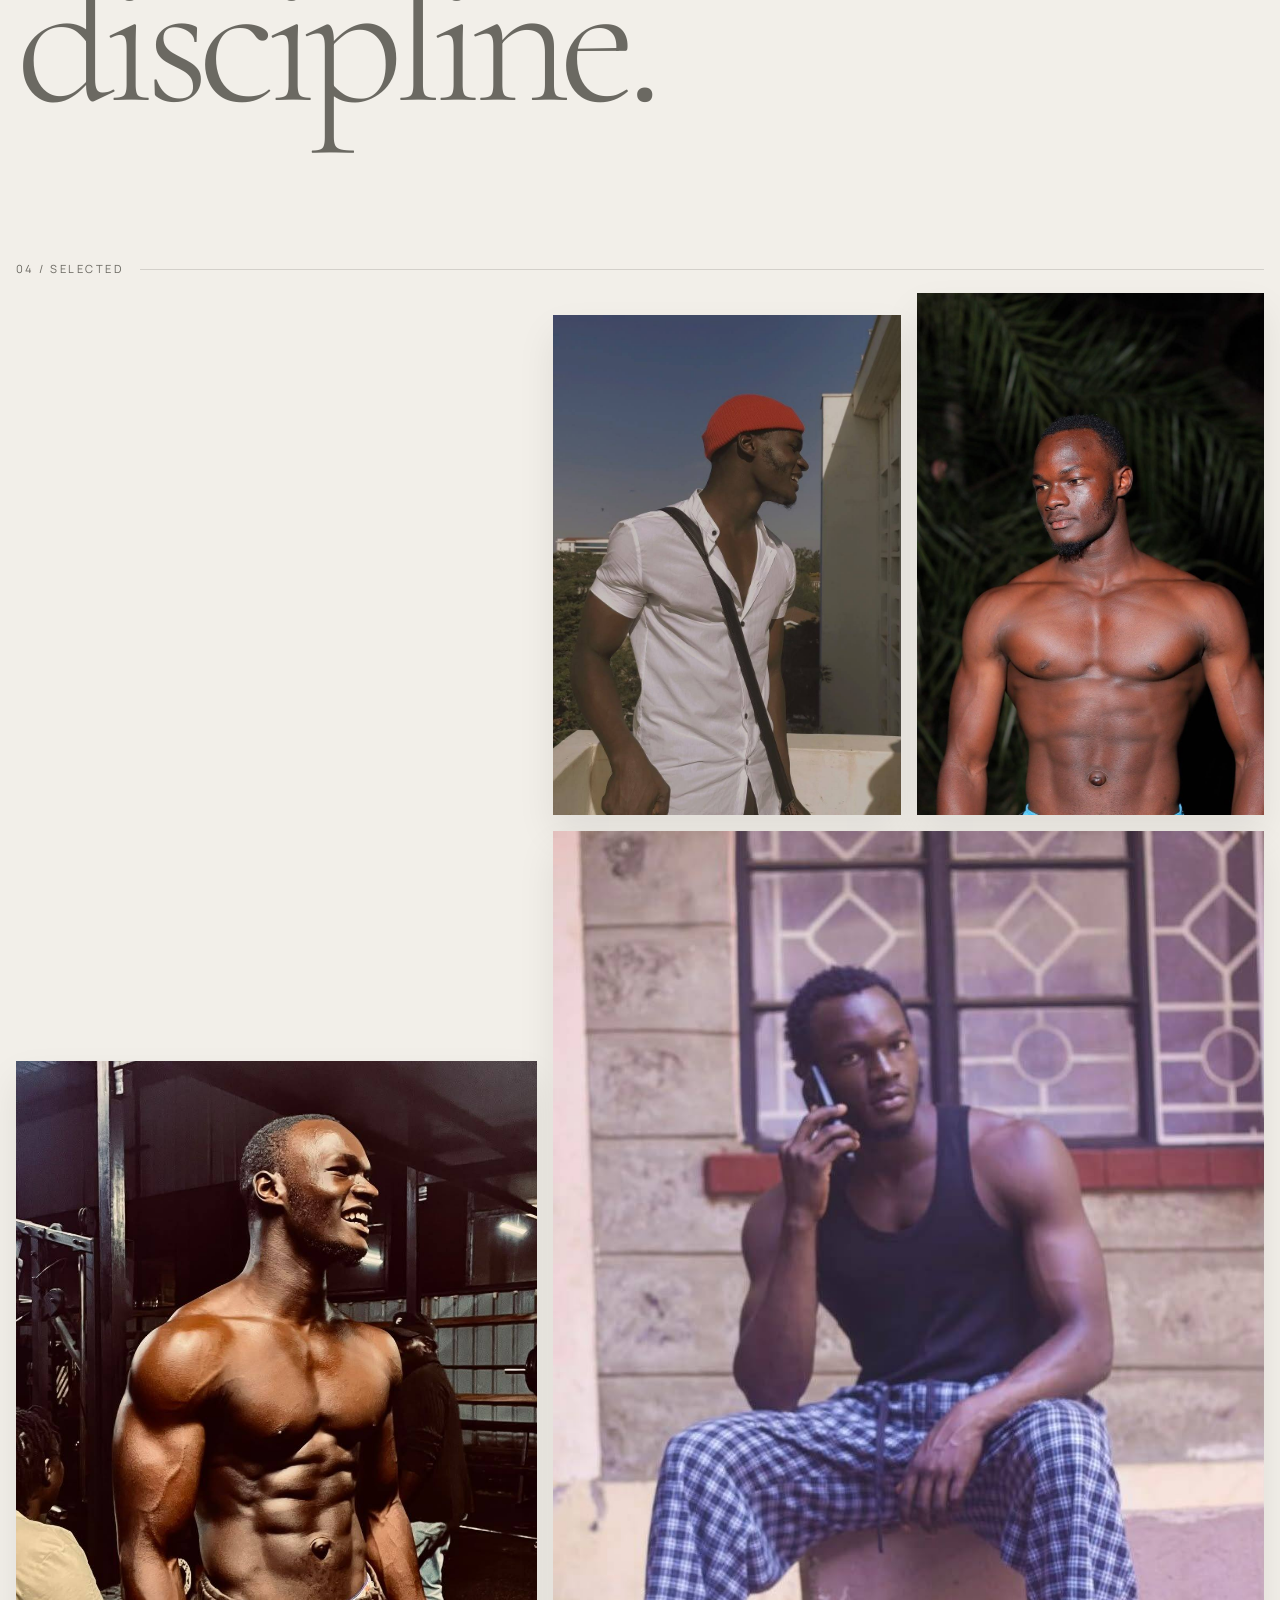
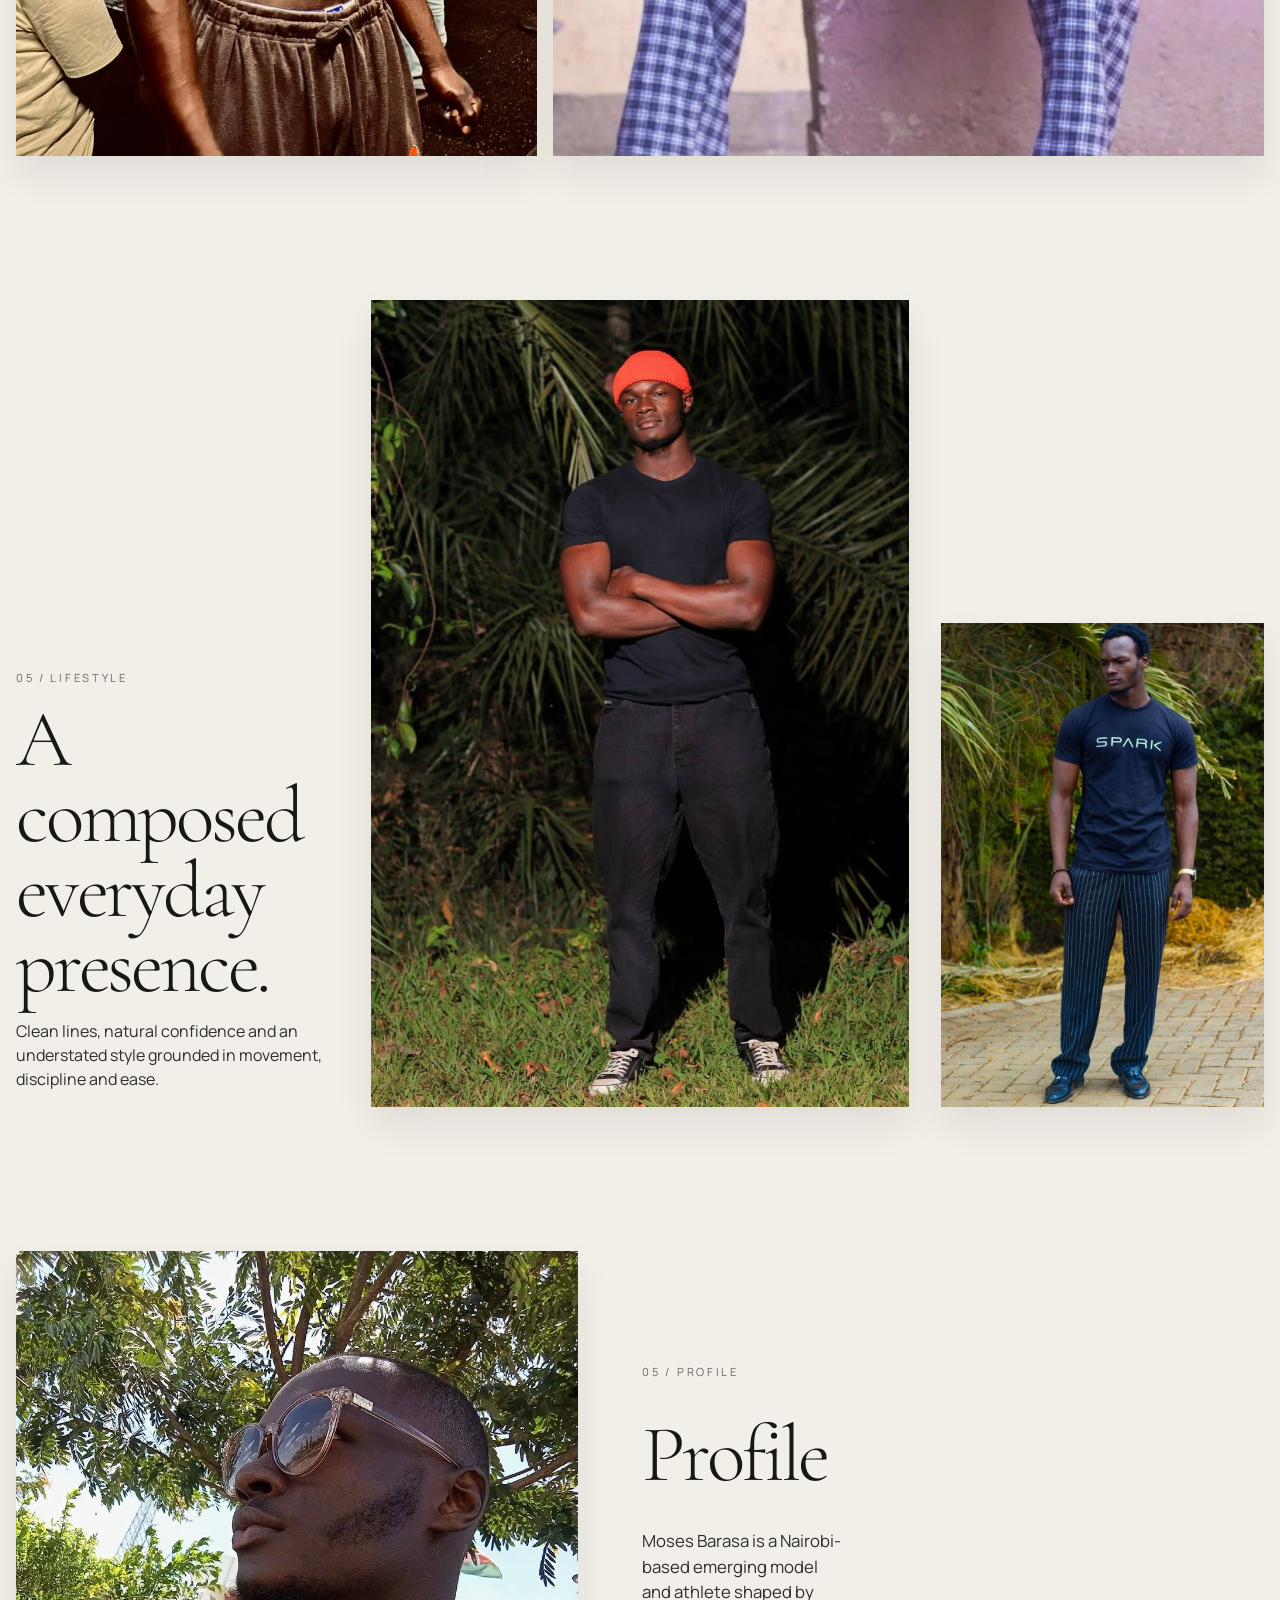
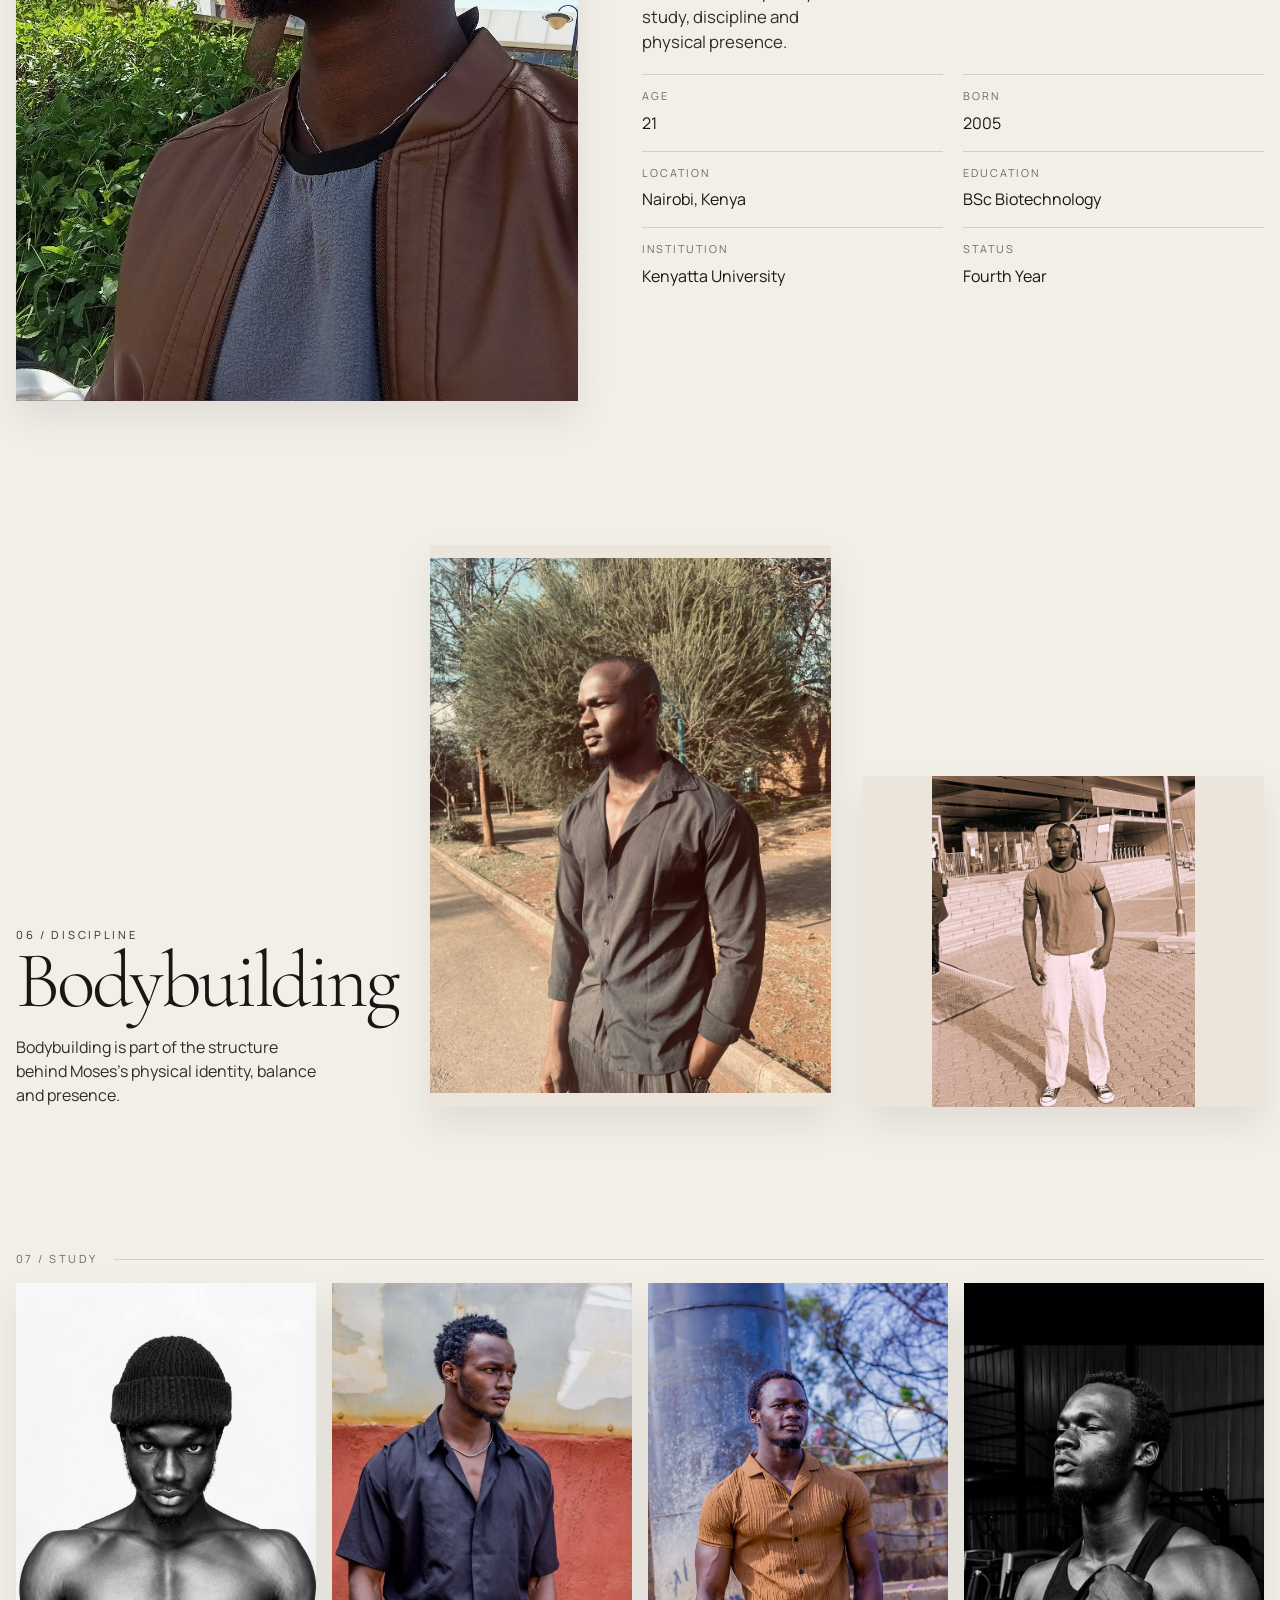
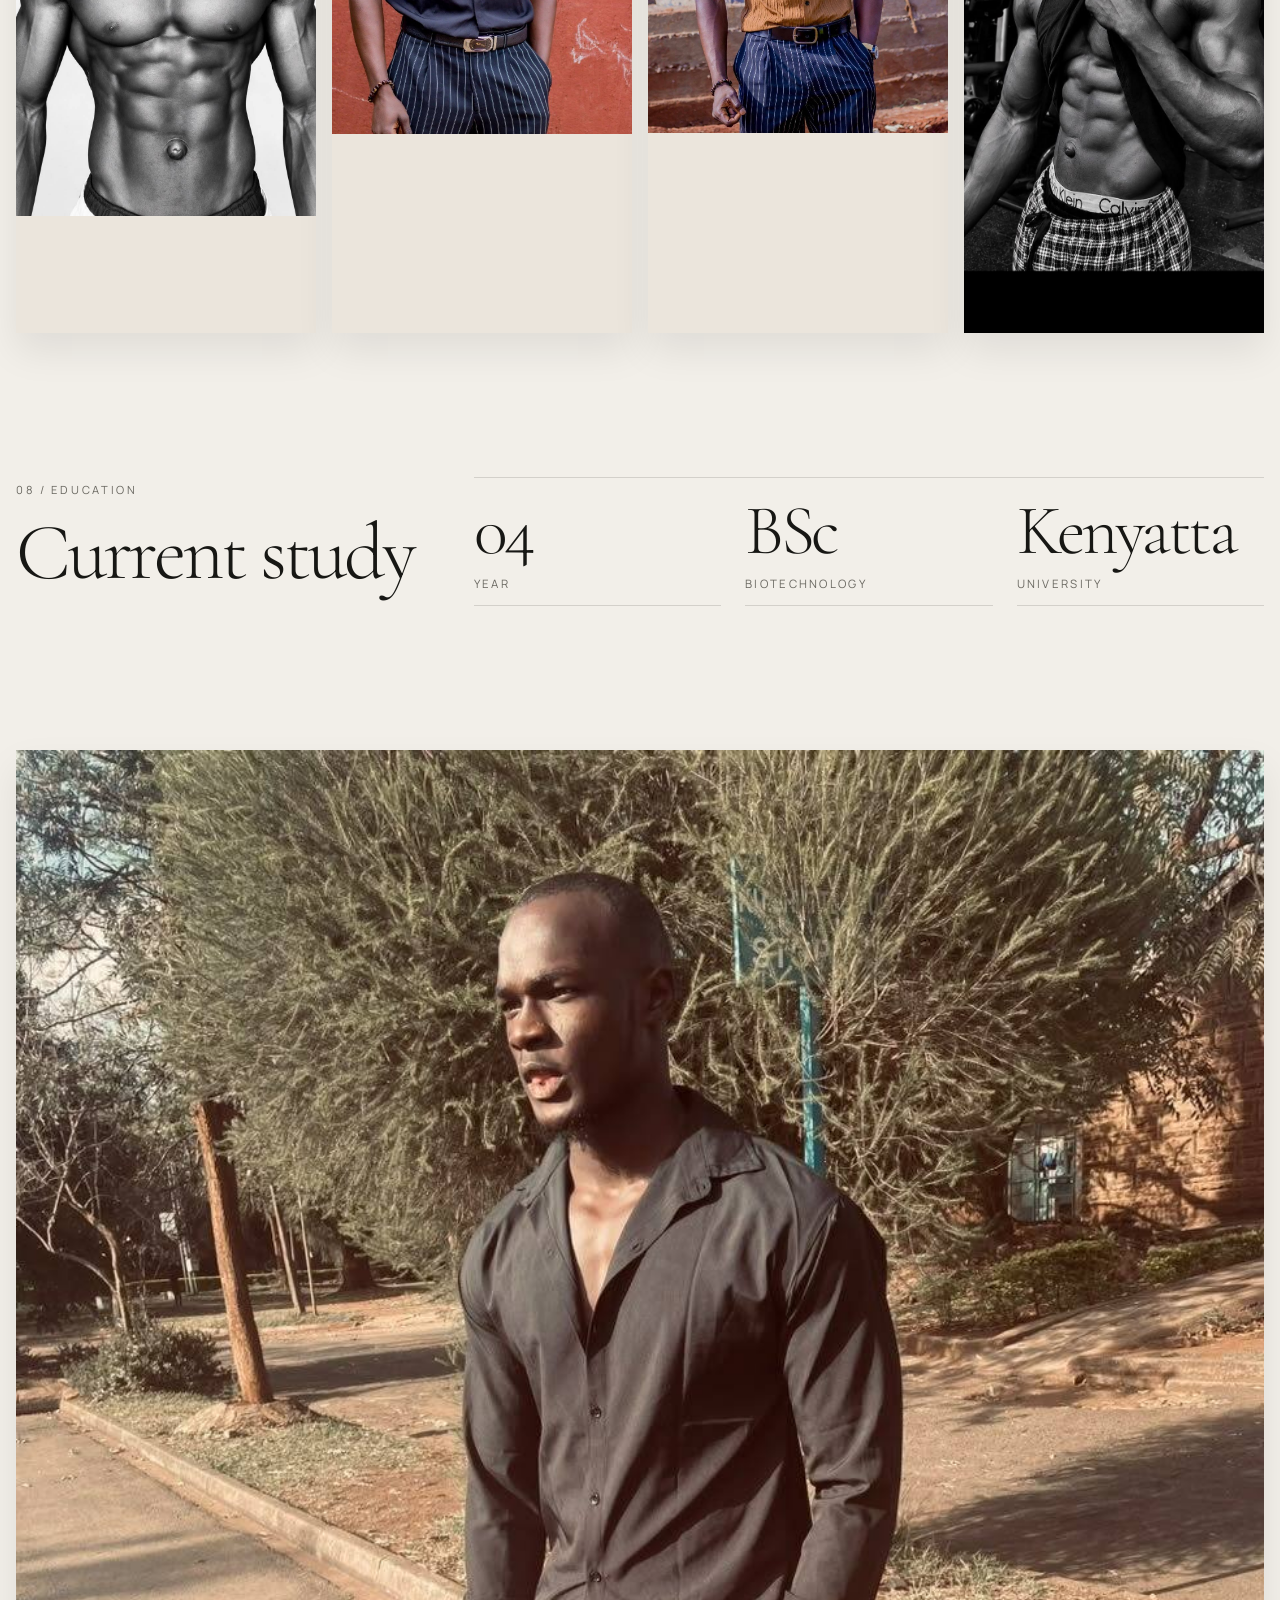
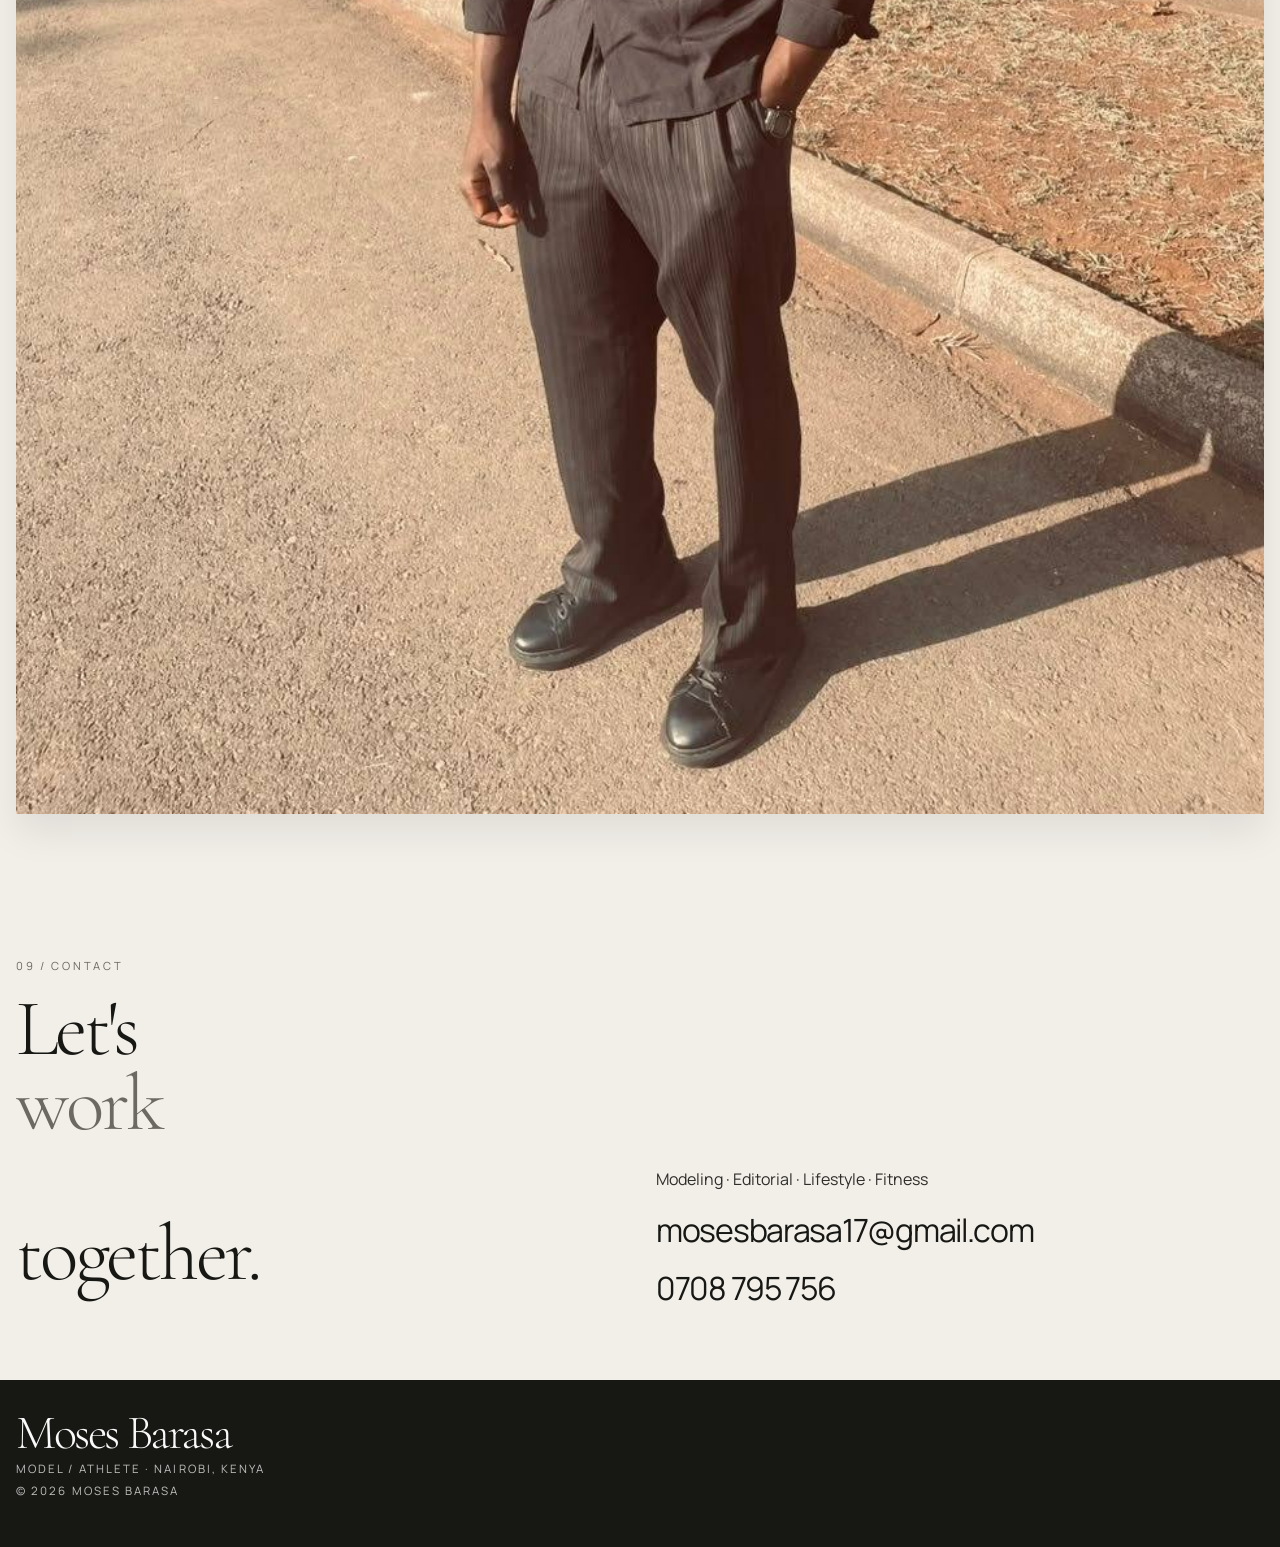
==== commit b048fdfd: "fixture" ====
--- a/index.html
+++ b/index.html
@@ -54,7 +54,7 @@
         </div>
 
         <figure class="hero-figure reveal" aria-label="Moses Barasa editorial portrait">
-          <img src="images/hero.jpg" alt="Moses Barasa standing outdoors in a dark shirt with a confident editorial pose" width="854" height="1280" fetchpriority="high">
+          <img src="images/optimized/hero.jpg" alt="Moses Barasa standing outdoors in a dark shirt with a confident editorial pose" width="854" height="1280" fetchpriority="high" loading="eager" decoding="async">
         </figure>
       </div>
     </section>
@@ -73,7 +73,7 @@
           <span>02 / PORTRAIT</span>
         </div>
         <figure class="feature-image reveal" data-index="0" tabindex="0" role="button" aria-label="Open portrait image">
-          <img src="images/work-01.jpg" alt="Moses Barasa in a sharp black ensemble and sunglasses" width="1114" height="1600" loading="lazy">
+          <img src="images/optimized/work-01.jpg" alt="Moses Barasa in a sharp black ensemble and sunglasses" width="1114" height="1600" loading="lazy" decoding="async">
         </figure>
       </div>
     </section>
@@ -85,7 +85,7 @@
           <h2 id="form-heading">Physical presence.</h2>
         </div>
         <figure class="form-image reveal" data-index="1" tabindex="0" role="button" aria-label="Open form image">
-          <img src="images/work-03.jpg" alt="Moses Barasa in a close-framed portrait with a clean black outfit" width="960" height="1280" loading="lazy">
+          <img src="images/optimized/work-03.jpg" alt="Moses Barasa in a close-framed portrait with a clean black outfit" width="960" height="1280" loading="lazy" decoding="async">
         </figure>
       </div>
     </section>
@@ -97,20 +97,43 @@
       </div>
     </section>
 
+    <section class="curated section-shell" aria-labelledby="curated-heading">
+      <div class="container">
+        <div class="section-meta reveal">
+          <span>04 / SELECTED</span>
+        </div>
+
+        <div class="curated-grid">
+          <figure class="curated-item tall reveal" data-index="8" tabindex="0" role="button" aria-label="Open selected work image one">
+            <img src="images/optimized/work-05.jpg" alt="Moses Barasa in a street-style portrait with natural confidence" width="960" height="1280" loading="lazy" decoding="async">
+          </figure>
+          <figure class="curated-item reveal" data-index="9" tabindex="0" role="button" aria-label="Open selected work image two">
+            <img src="images/optimized/work-06.jpg" alt="Moses Barasa in a casual editorial pose with relaxed control" width="890" height="1280" loading="lazy" decoding="async">
+          </figure>
+          <figure class="curated-item reveal" data-index="10" tabindex="0" role="button" aria-label="Open selected work image three">
+            <img src="images/optimized/work-07.jpg" alt="Moses Barasa in an outdoor portrait with a poised, direct gaze" width="1066" height="1600" loading="lazy" decoding="async">
+          </figure>
+          <figure class="curated-item wide reveal" data-index="11" tabindex="0" role="button" aria-label="Open selected work image four">
+            <img src="images/optimized/work-09.jpg" alt="Moses Barasa in a relaxed, natural portrait with understated confidence" width="841" height="1094" loading="lazy" decoding="async">
+          </figure>
+        </div>
+      </div>
+    </section>
+
     <section class="editorial section-shell" aria-labelledby="editorial-heading">
       <div class="container editorial-layout">
         <div class="editorial-copy reveal">
-          <p class="meta-label">04 / LIFESTYLE</p>
+          <p class="meta-label">05 / LIFESTYLE</p>
           <h2 id="editorial-heading">A composed everyday presence.</h2>
           <p>Clean lines, natural confidence and an understated style grounded in movement, discipline and ease.</p>
         </div>
 
         <figure class="editorial-portrait reveal" data-index="2" tabindex="0" role="button" aria-label="Open lifestyle portrait">
-          <img src="images/work-04.jpg" alt="Moses Barasa in an outdoor portrait with a relaxed attitude" width="853" height="1280" loading="lazy">
+          <img src="images/optimized/work-04.jpg" alt="Moses Barasa in an outdoor portrait with a relaxed attitude" width="853" height="1280" loading="lazy" decoding="async">
         </figure>
 
         <figure class="editorial-figure reveal" data-index="3" tabindex="0" role="button" aria-label="Open secondary lifestyle image">
-          <img src="images/work-02.jpg" alt="Moses Barasa in a studio portrait with a cool, direct gaze" width="854" height="1280" loading="lazy">
+          <img src="images/optimized/work-02.jpg" alt="Moses Barasa in a studio portrait with a cool, direct gaze" width="854" height="1280" loading="lazy" decoding="async">
         </figure>
       </div>
     </section>
@@ -118,7 +141,7 @@
     <section class="profile section-shell" id="profile" aria-labelledby="profile-heading">
       <div class="container profile-layout">
         <figure class="profile-image reveal" data-index="4" tabindex="0" role="button" aria-label="Open profile image">
-          <img src="images/profile.jpg" alt="Moses Barasa in a side-profile outdoor portrait" width="960" height="1280" loading="lazy">
+          <img src="images/optimized/profile.jpg" alt="Moses Barasa in a side-profile outdoor portrait" width="960" height="1280" loading="lazy" decoding="async">
         </figure>
 
         <div class="profile-copy reveal">
@@ -165,19 +188,41 @@
         </div>
 
         <figure class="discipline-figure tall reveal" data-index="5" tabindex="0" role="button" aria-label="Open bodybuilding portrait">
-          <img src="images/discipline-01.jpg" alt="Moses Barasa posing in a full-body athletic portrait" width="960" height="1280" loading="lazy">
+          <img src="images/optimized/discipline-01.jpg" alt="Moses Barasa posing in a full-body athletic portrait" width="960" height="1280" loading="lazy" decoding="async">
         </figure>
 
         <figure class="discipline-figure wide reveal" data-index="6" tabindex="0" role="button" aria-label="Open second bodybuilding image">
-          <img src="images/discipline-02.jpg" alt="Moses Barasa in a close-framed physique portrait in natural light" width="1274" height="1600" loading="lazy">
-        </figure>
+          <img src="images/optimized/discipline-02.jpg" alt="Moses Barasa in a close-framed physique portrait in natural light" width="1274" height="1600" loading="lazy" decoding="async">
+        </figure>
+      </div>
+    </section>
+
+    <section class="extra-portfolio section-shell" aria-labelledby="extra-portfolio-heading">
+      <div class="container">
+        <div class="section-meta reveal">
+          <span>07 / STUDY</span>
+        </div>
+        <div class="extra-gallery">
+          <figure class="extra-item reveal" data-index="12" tabindex="0" role="button" aria-label="Open study image one">
+            <img src="images/optimized/work-10.jpg" alt="Moses Barasa in an urban portrait with punchy contrast" width="902" height="1600" loading="lazy" decoding="async">
+          </figure>
+          <figure class="extra-item reveal" data-index="13" tabindex="0" role="button" aria-label="Open study image two">
+            <img src="images/optimized/work-11.jpg" alt="Moses Barasa in a refined editorial portrait with a clean frame" width="1066" height="1600" loading="lazy" decoding="async">
+          </figure>
+          <figure class="extra-item reveal" data-index="14" tabindex="0" role="button" aria-label="Open study image three">
+            <img src="images/optimized/work-12.jpg" alt="Moses Barasa in a quiet portrait with a natural, minimal mood" width="1067" height="1600" loading="lazy" decoding="async">
+          </figure>
+          <figure class="extra-item reveal" data-index="15" tabindex="0" role="button" aria-label="Open study image four">
+            <img src="images/optimized/discipline-03.jpg" alt="Moses Barasa in a natural athletic portrait with a stronger physique focus" width="1067" height="1600" loading="lazy" decoding="async">
+          </figure>
+        </div>
       </div>
     </section>
 
     <section class="education section-shell" aria-labelledby="education-heading">
       <div class="container education-layout">
         <div class="education-copy reveal">
-          <p class="meta-label">07 / EDUCATION</p>
+          <p class="meta-label">08 / EDUCATION</p>
           <h2 id="education-heading">Current study</h2>
         </div>
 
@@ -201,7 +246,7 @@
     <section class="final-visual section-shell" aria-label="Final portrait">
       <div class="container">
         <figure class="final-image reveal" data-index="7" tabindex="0" role="button" aria-label="Open final portrait image">
-          <img src="images/work-08.jpg" alt="Moses Barasa in a confident full-length portrait outdoors" width="960" height="1280" loading="lazy">
+          <img src="images/optimized/work-08.jpg" alt="Moses Barasa in a confident full-length portrait outdoors" width="960" height="1280" loading="lazy" decoding="async">
         </figure>
       </div>
     </section>
@@ -209,7 +254,7 @@
     <section class="contact section-shell" id="contact" aria-labelledby="contact-heading">
       <div class="container contact-layout">
         <div class="contact-copy reveal">
-          <p class="meta-label">08 / CONTACT</p>
+          <p class="meta-label">09 / CONTACT</p>
           <h2 id="contact-heading">Let's <span>work</span><br>together.</h2>
         </div>
 
--- a/css/style.css
+++ b/css/style.css
@@ -53,6 +53,8 @@
   display: block;
   width: 100%;
   height: auto;
+  object-fit: contain;
+  object-position: center;
 }
 
 button,
@@ -255,8 +257,9 @@
 }
 
 .hero-figure img {
-  object-fit: cover;
-  aspect-ratio: 3 / 4.25;
+  width: 100%;
+  height: auto;
+  object-fit: contain;
   filter: saturate(0.9) contrast(1.04);
   transform: scale(1.01);
 }
@@ -295,8 +298,9 @@
 .profile-image img,
 .discipline-figure img,
 .final-image img {
-  aspect-ratio: 4 / 5.2;
-  object-fit: cover;
+  width: 100%;
+  height: auto;
+  object-fit: contain;
   transition: transform var(--transition), filter var(--transition);
 }
 
@@ -339,6 +343,34 @@
 .education-layout {
   display: grid;
   gap: 2rem;
+}
+
+.curated-grid,
+.extra-gallery {
+  display: grid;
+  gap: 1rem;
+}
+
+.curated-item,
+.extra-item {
+  overflow: hidden;
+  cursor: pointer;
+  background: var(--bg-soft);
+  box-shadow: 0 18px 36px rgba(19, 19, 17, 0.08);
+}
+
+.curated-item img,
+.extra-item img {
+  width: 100%;
+  height: auto;
+  object-fit: contain;
+  transition: transform var(--transition), filter var(--transition);
+}
+
+.curated-item:hover img,
+.extra-item:hover img {
+  transform: scale(1.02);
+  filter: saturate(1.05);
 }
 
 .form-copy h2,
@@ -491,7 +523,9 @@
 }
 
 .final-image img {
-  aspect-ratio: 4 / 3.4;
+  width: 100%;
+  height: auto;
+  object-fit: contain;
 }
 
 .contact-copy h2 {
@@ -683,7 +717,9 @@
   .profile-image img,
   .discipline-figure img,
   .final-image img {
-    aspect-ratio: 4 / 4.9;
+    width: 100%;
+    height: auto;
+    object-fit: contain;
   }
 }
 
@@ -749,6 +785,23 @@
     align-items: end;
   }
 
+  .curated-grid {
+    grid-template-columns: 1.2fr 0.8fr 0.8fr;
+    align-items: end;
+  }
+
+  .curated-item.tall {
+    grid-row: span 2;
+  }
+
+  .curated-item.wide {
+    grid-column: 2 / -1;
+  }
+
+  .extra-gallery {
+    grid-template-columns: repeat(4, minmax(0, 1fr));
+  }
+
   .editorial-layout {
     grid-template-columns: 0.75fr 1.25fr 0.75fr;
     align-items: end;
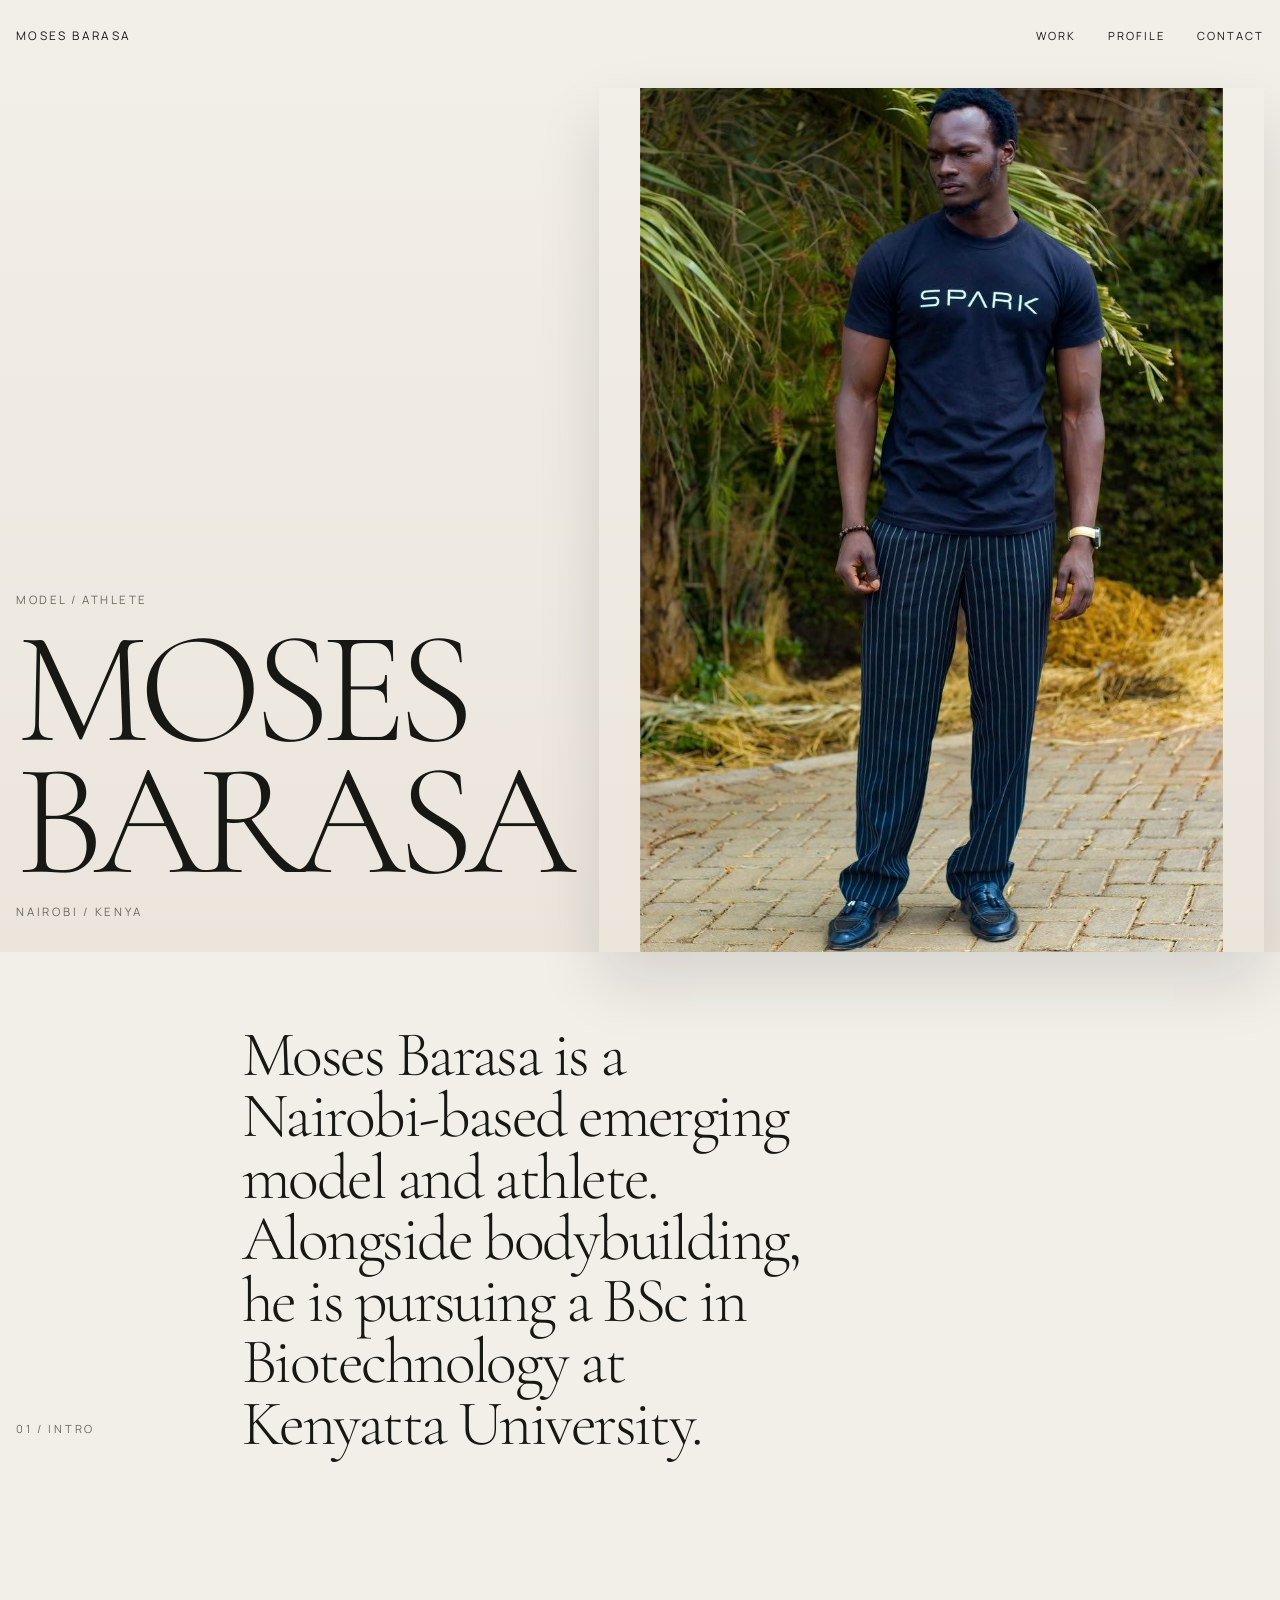
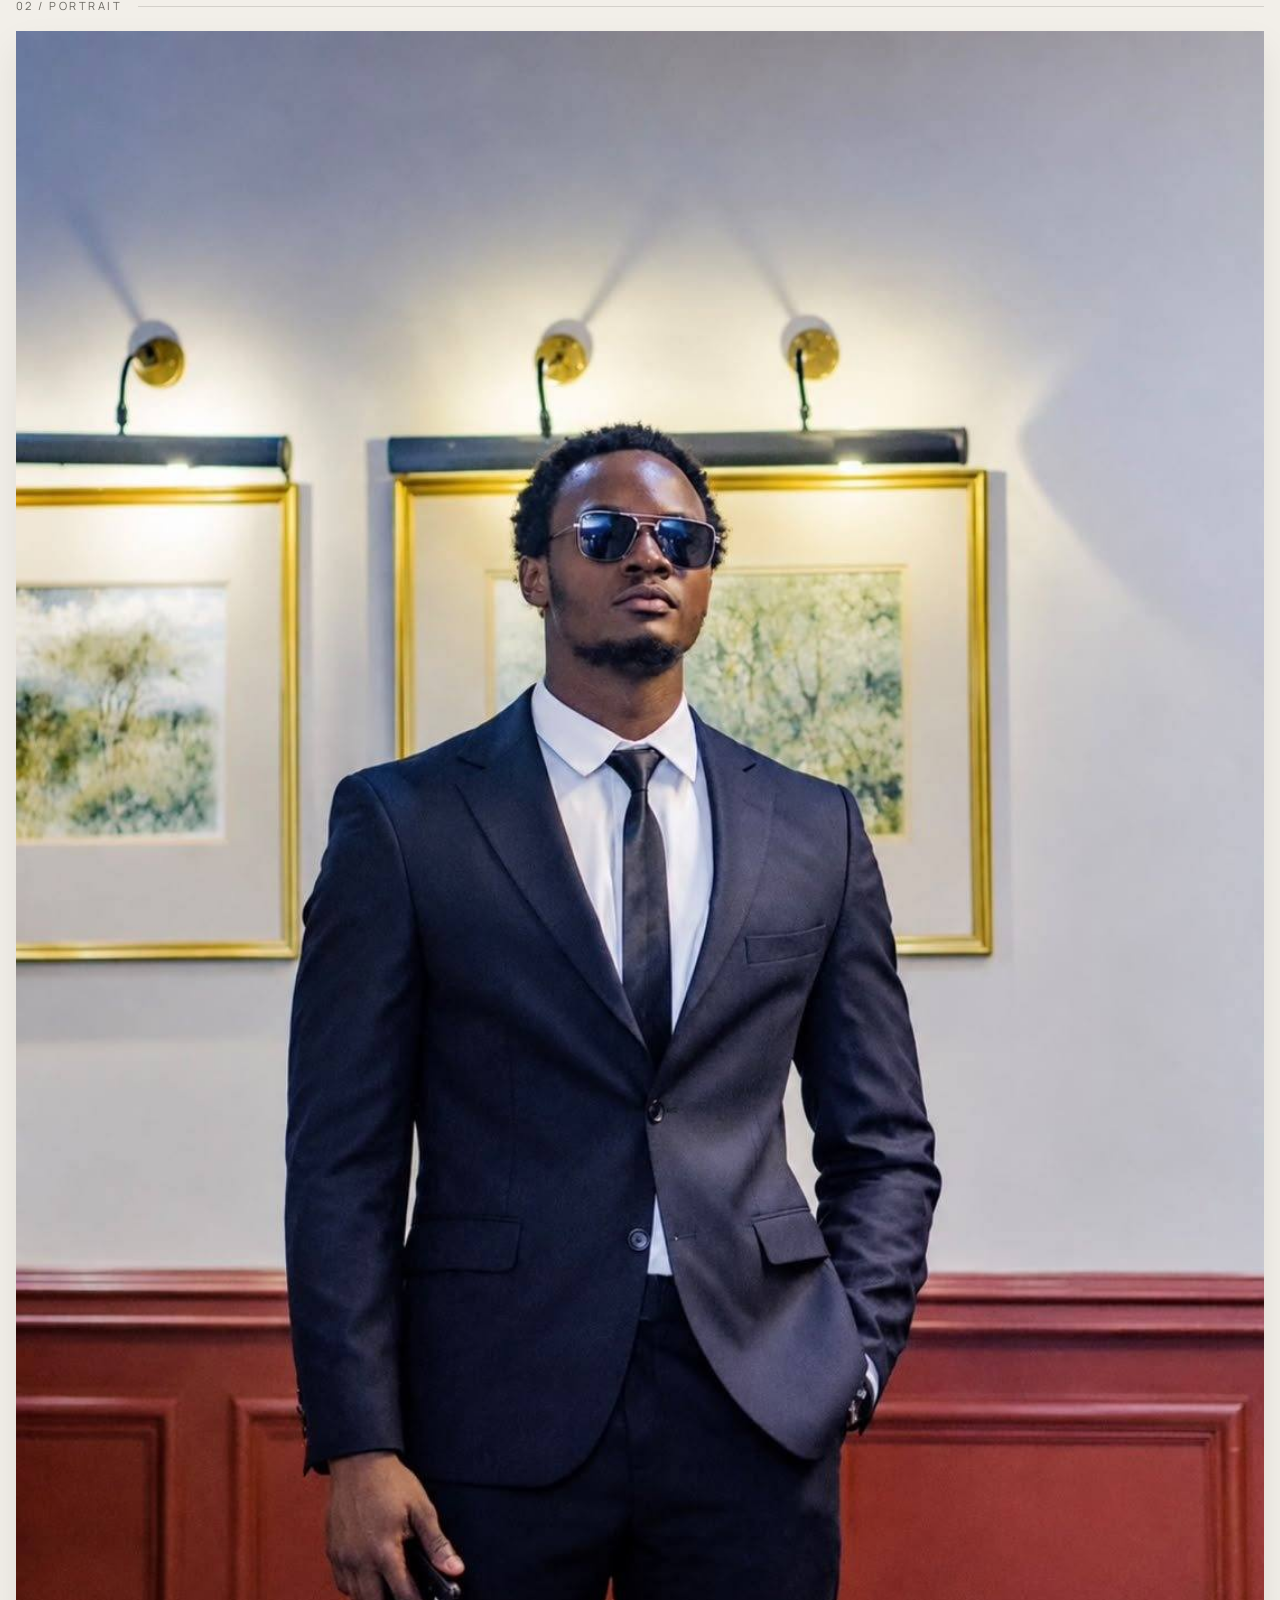
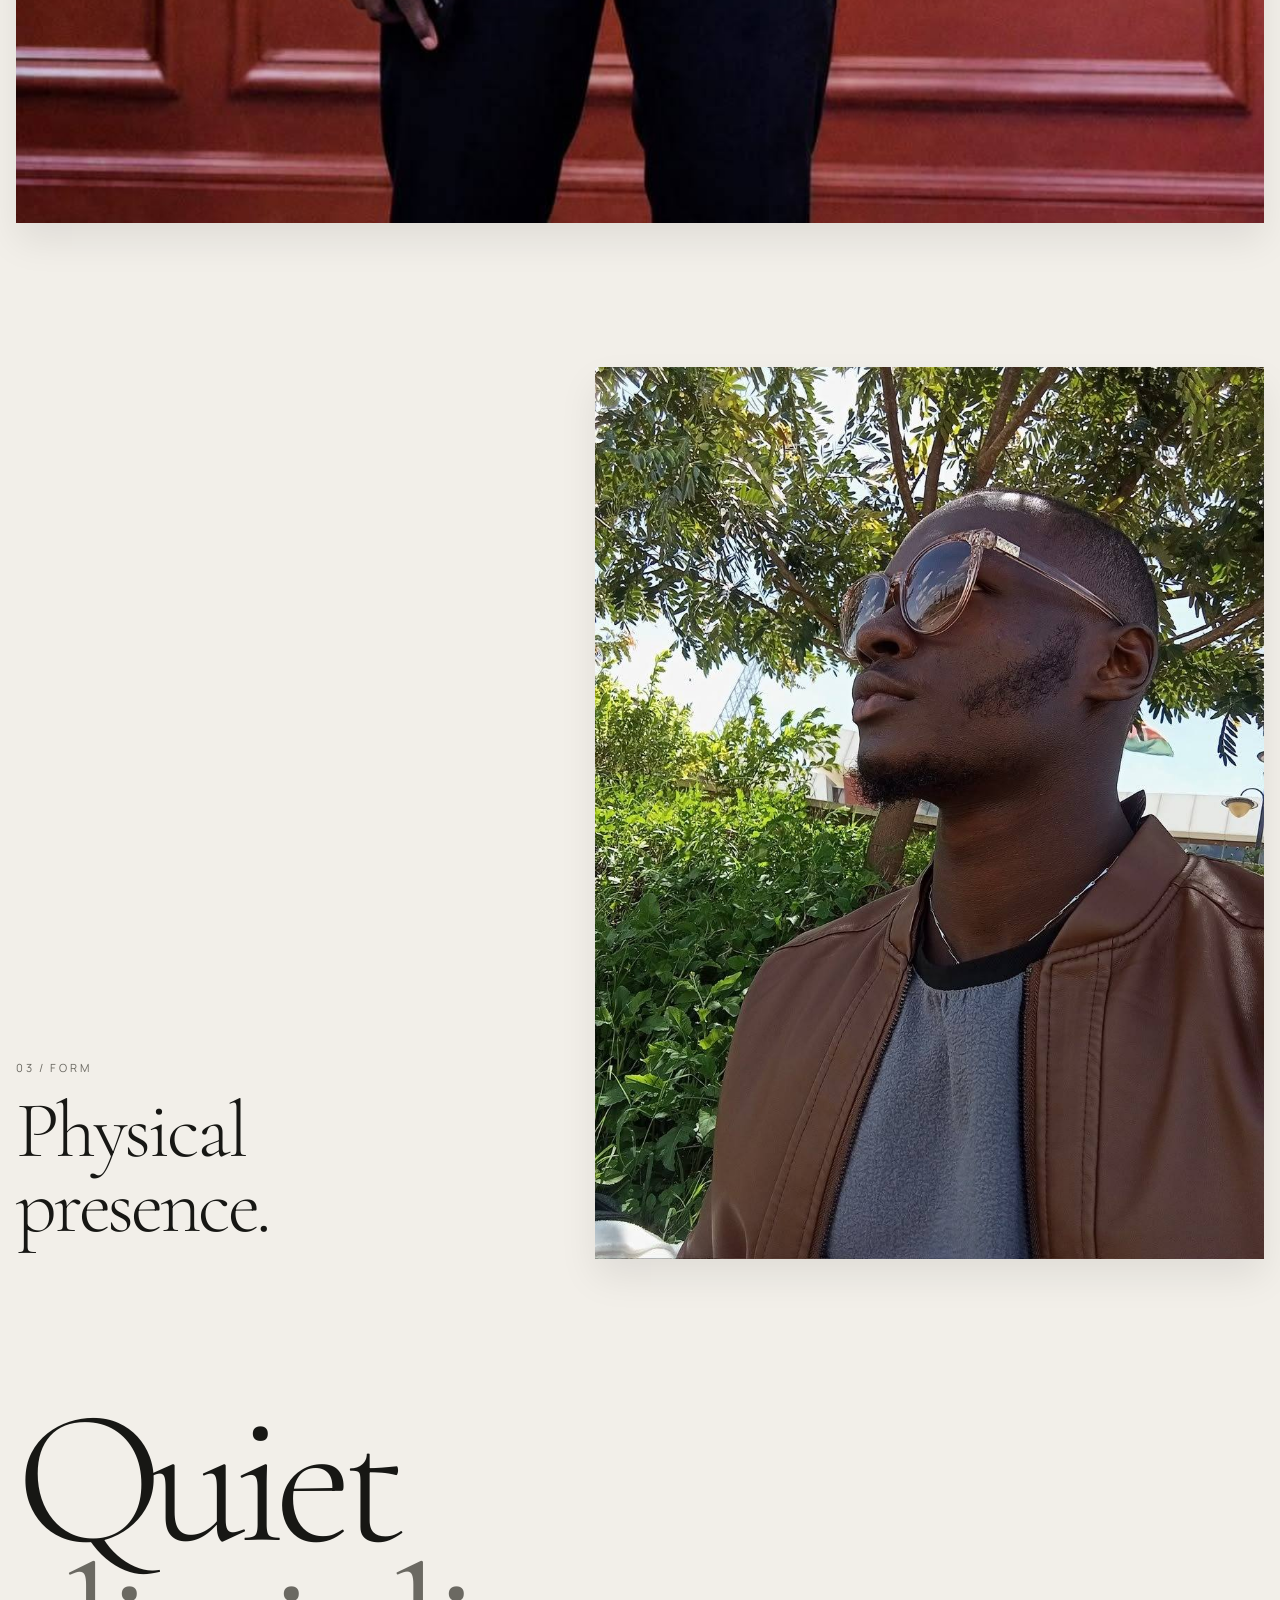
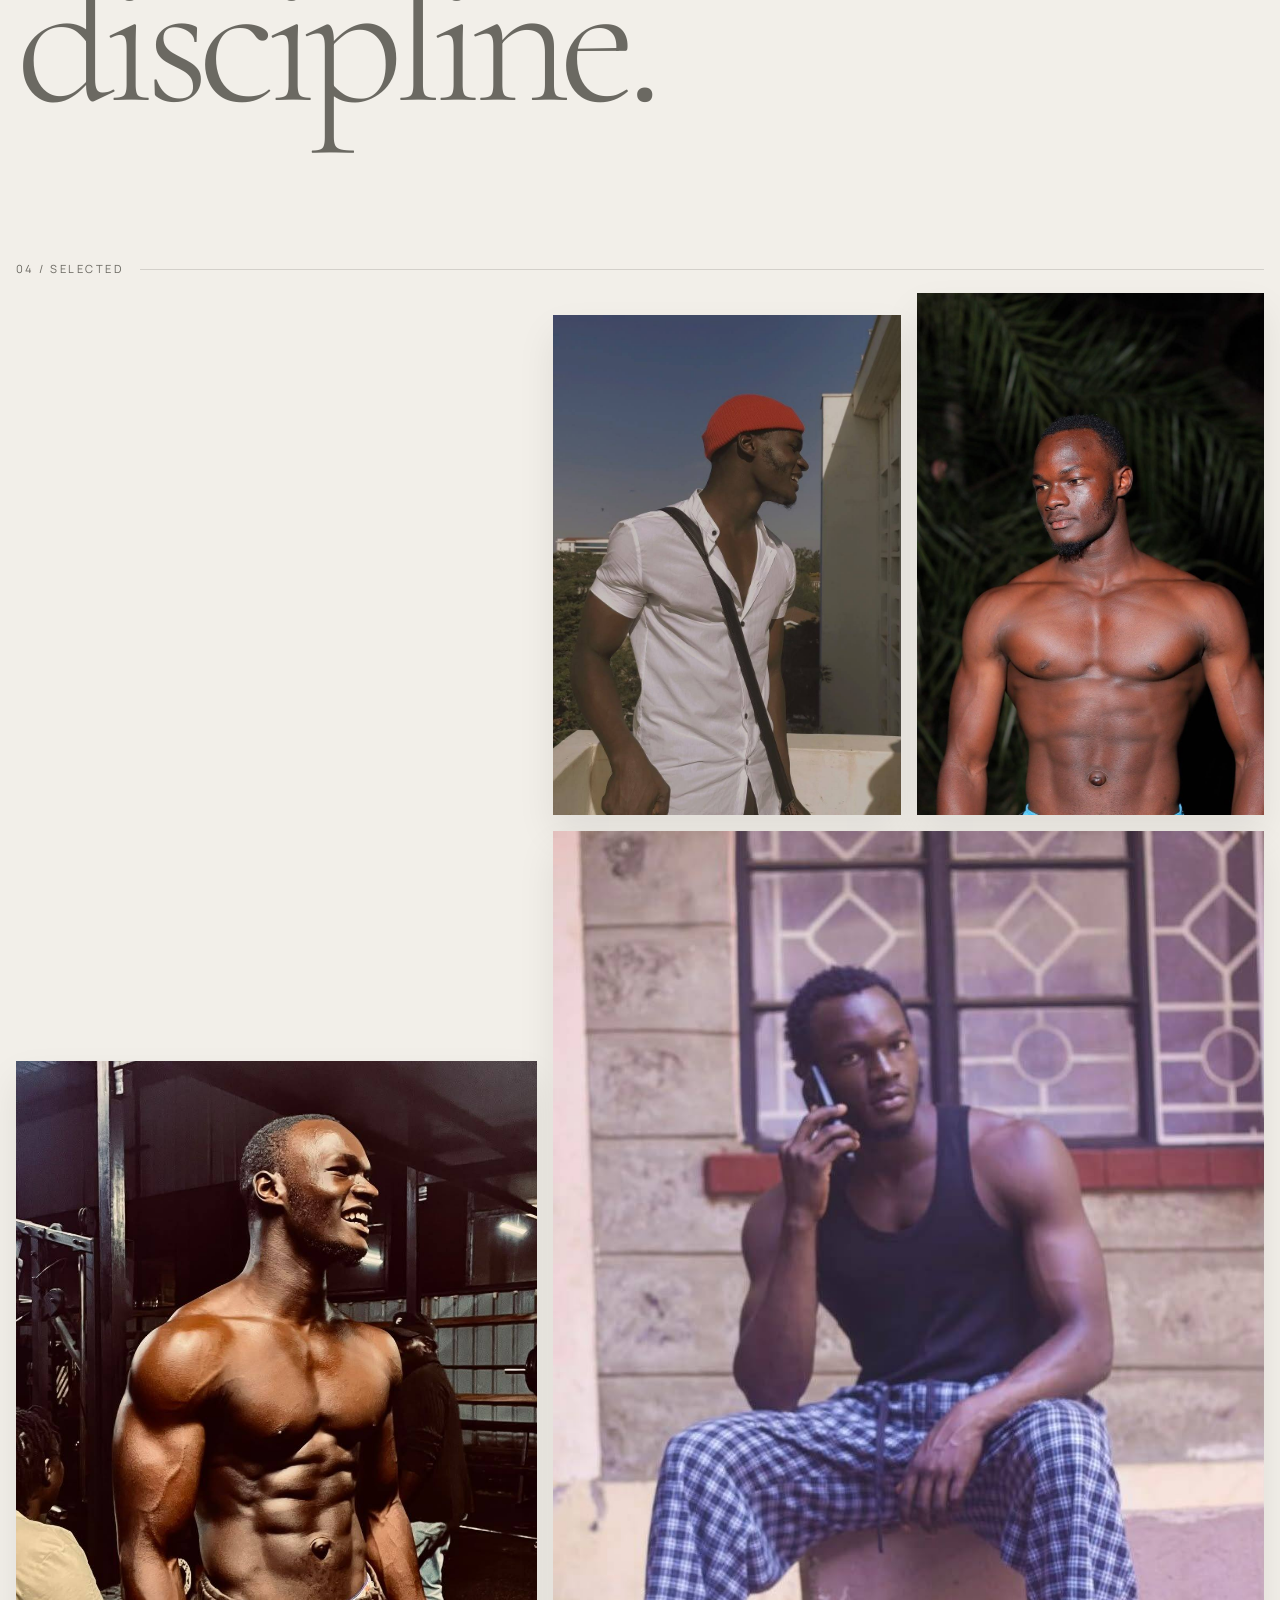
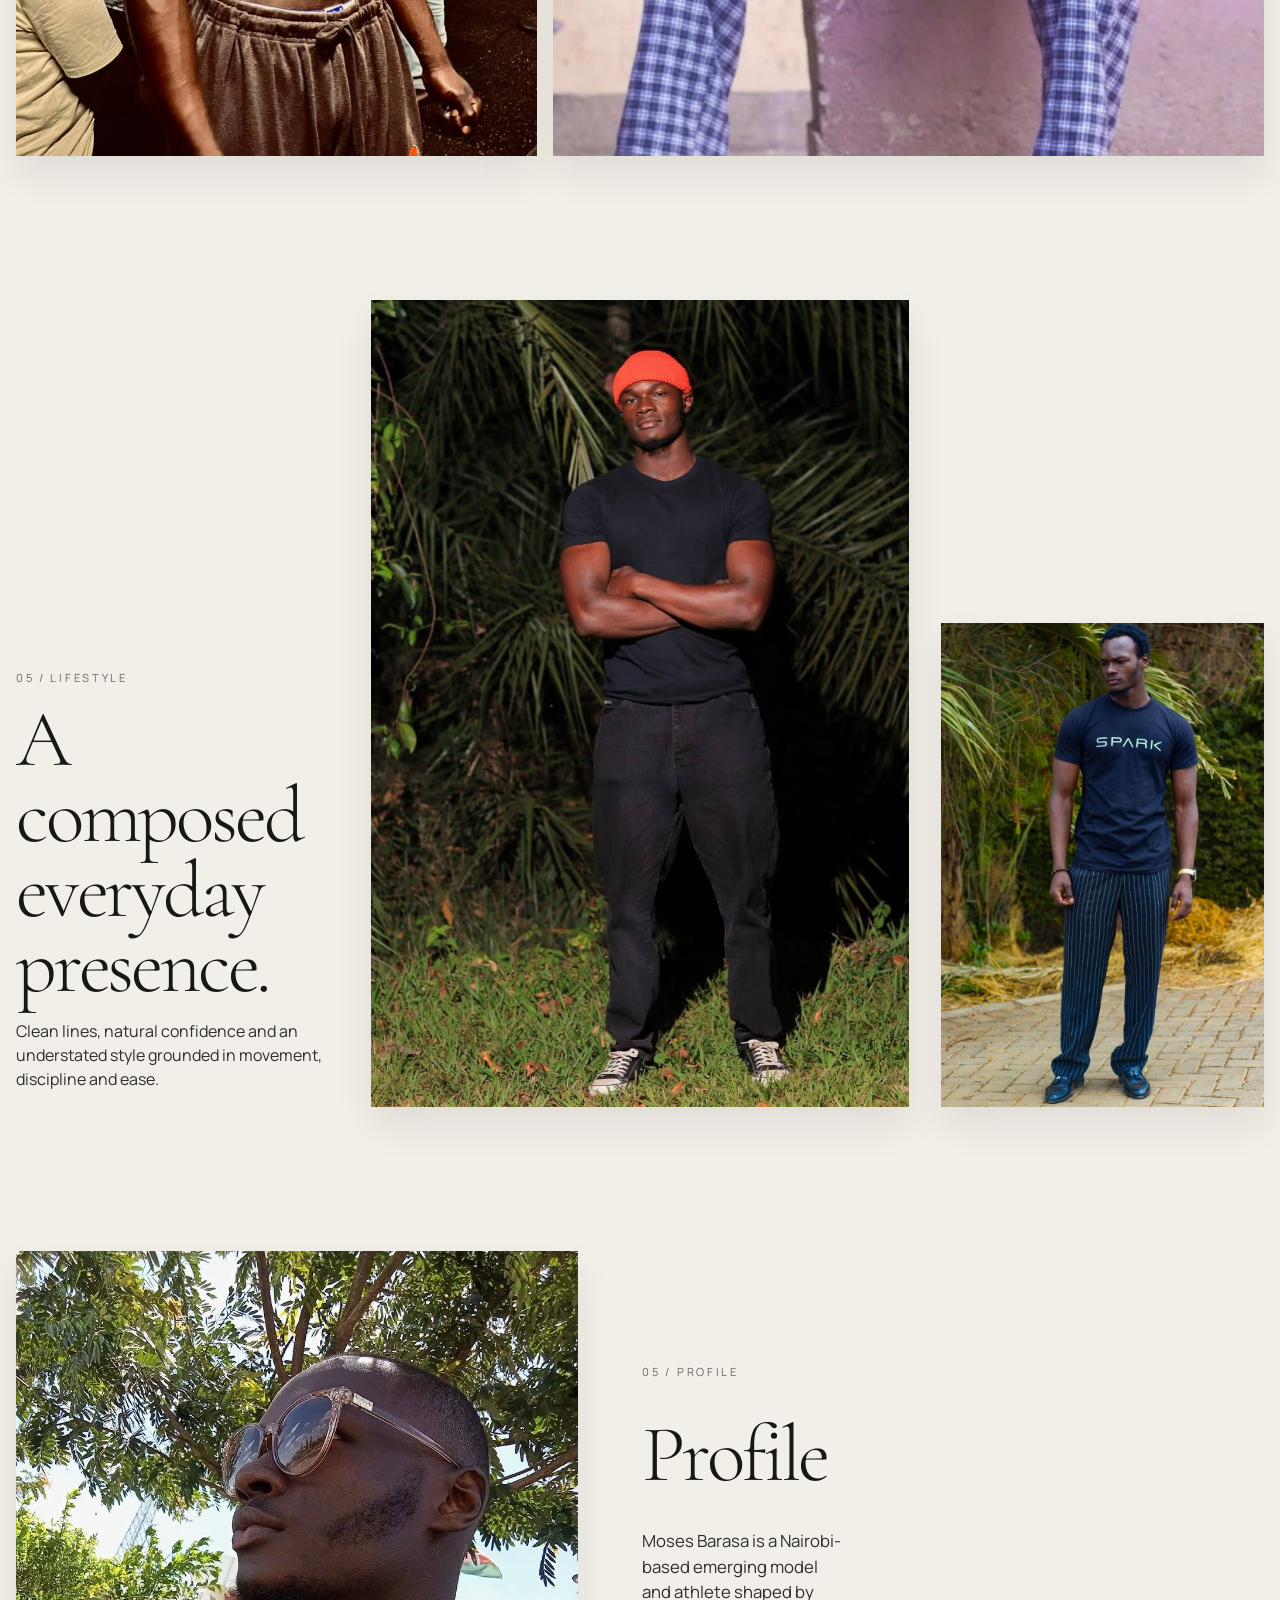
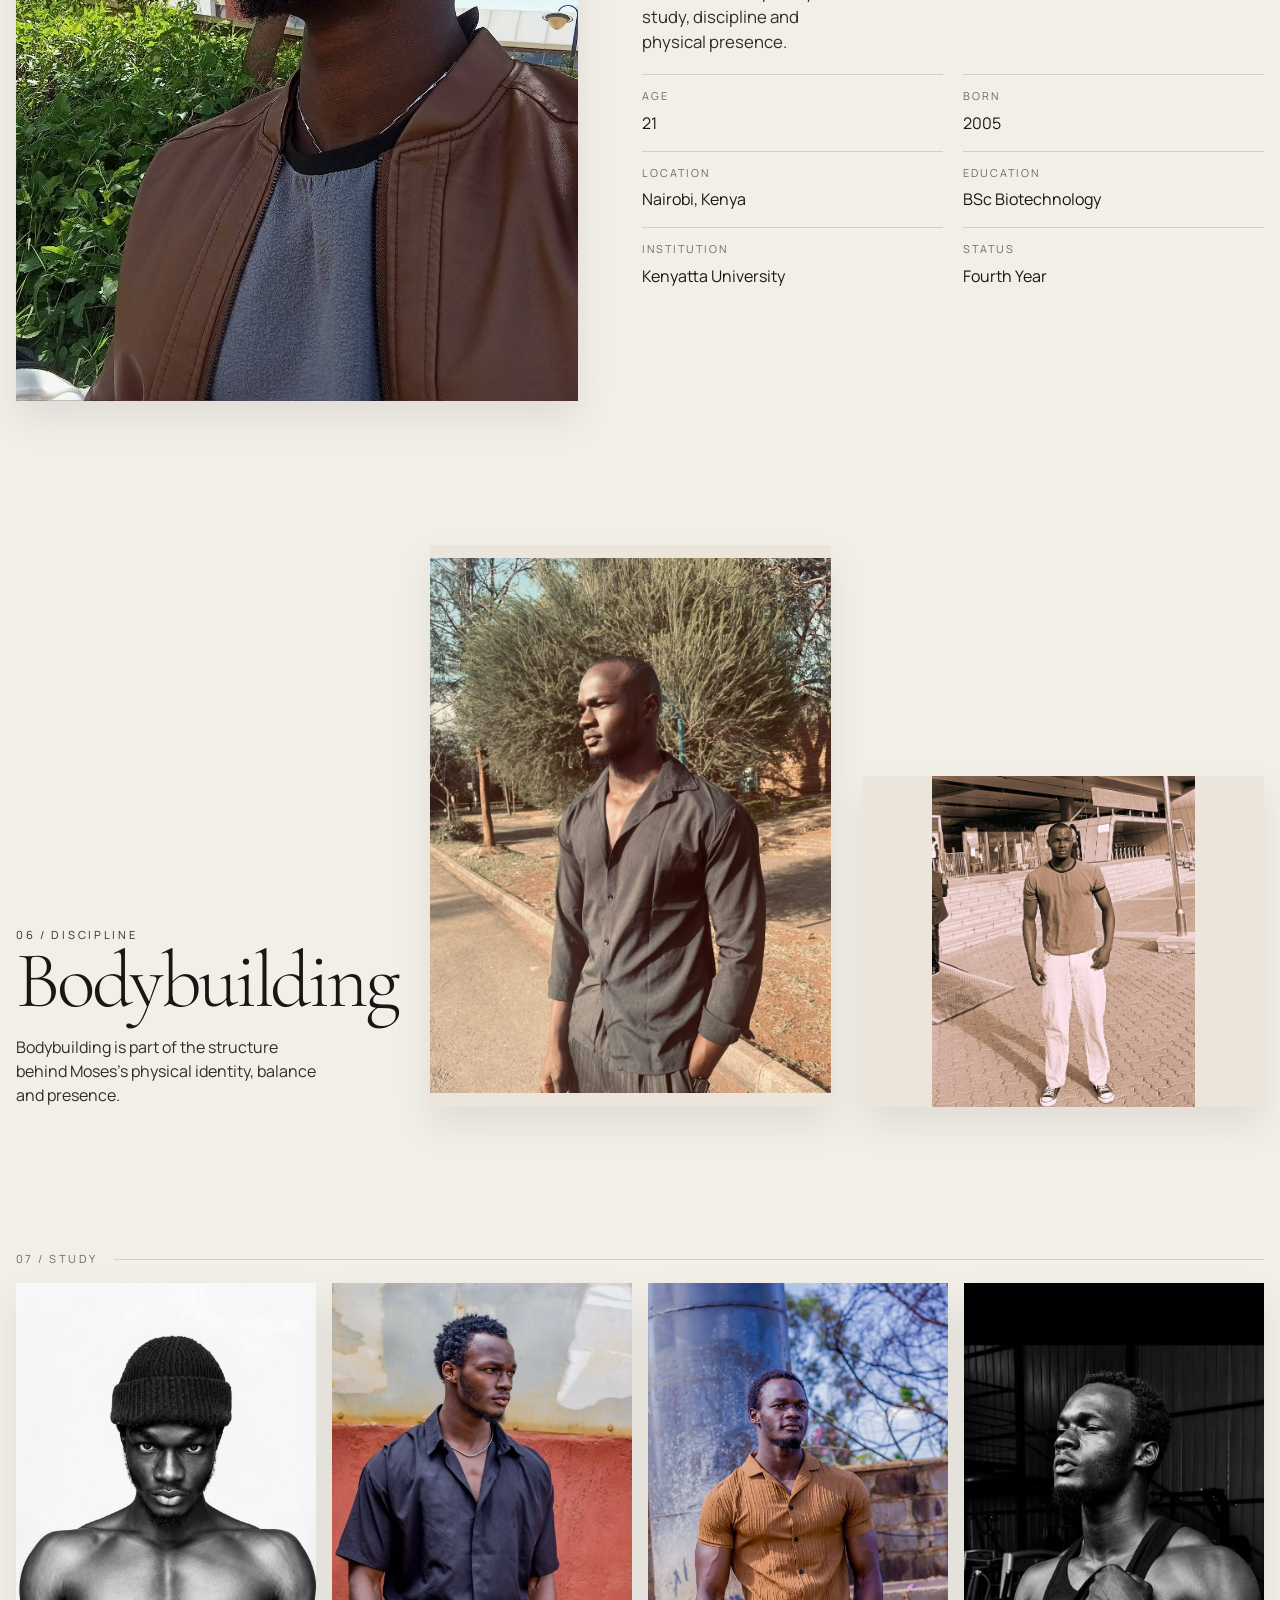
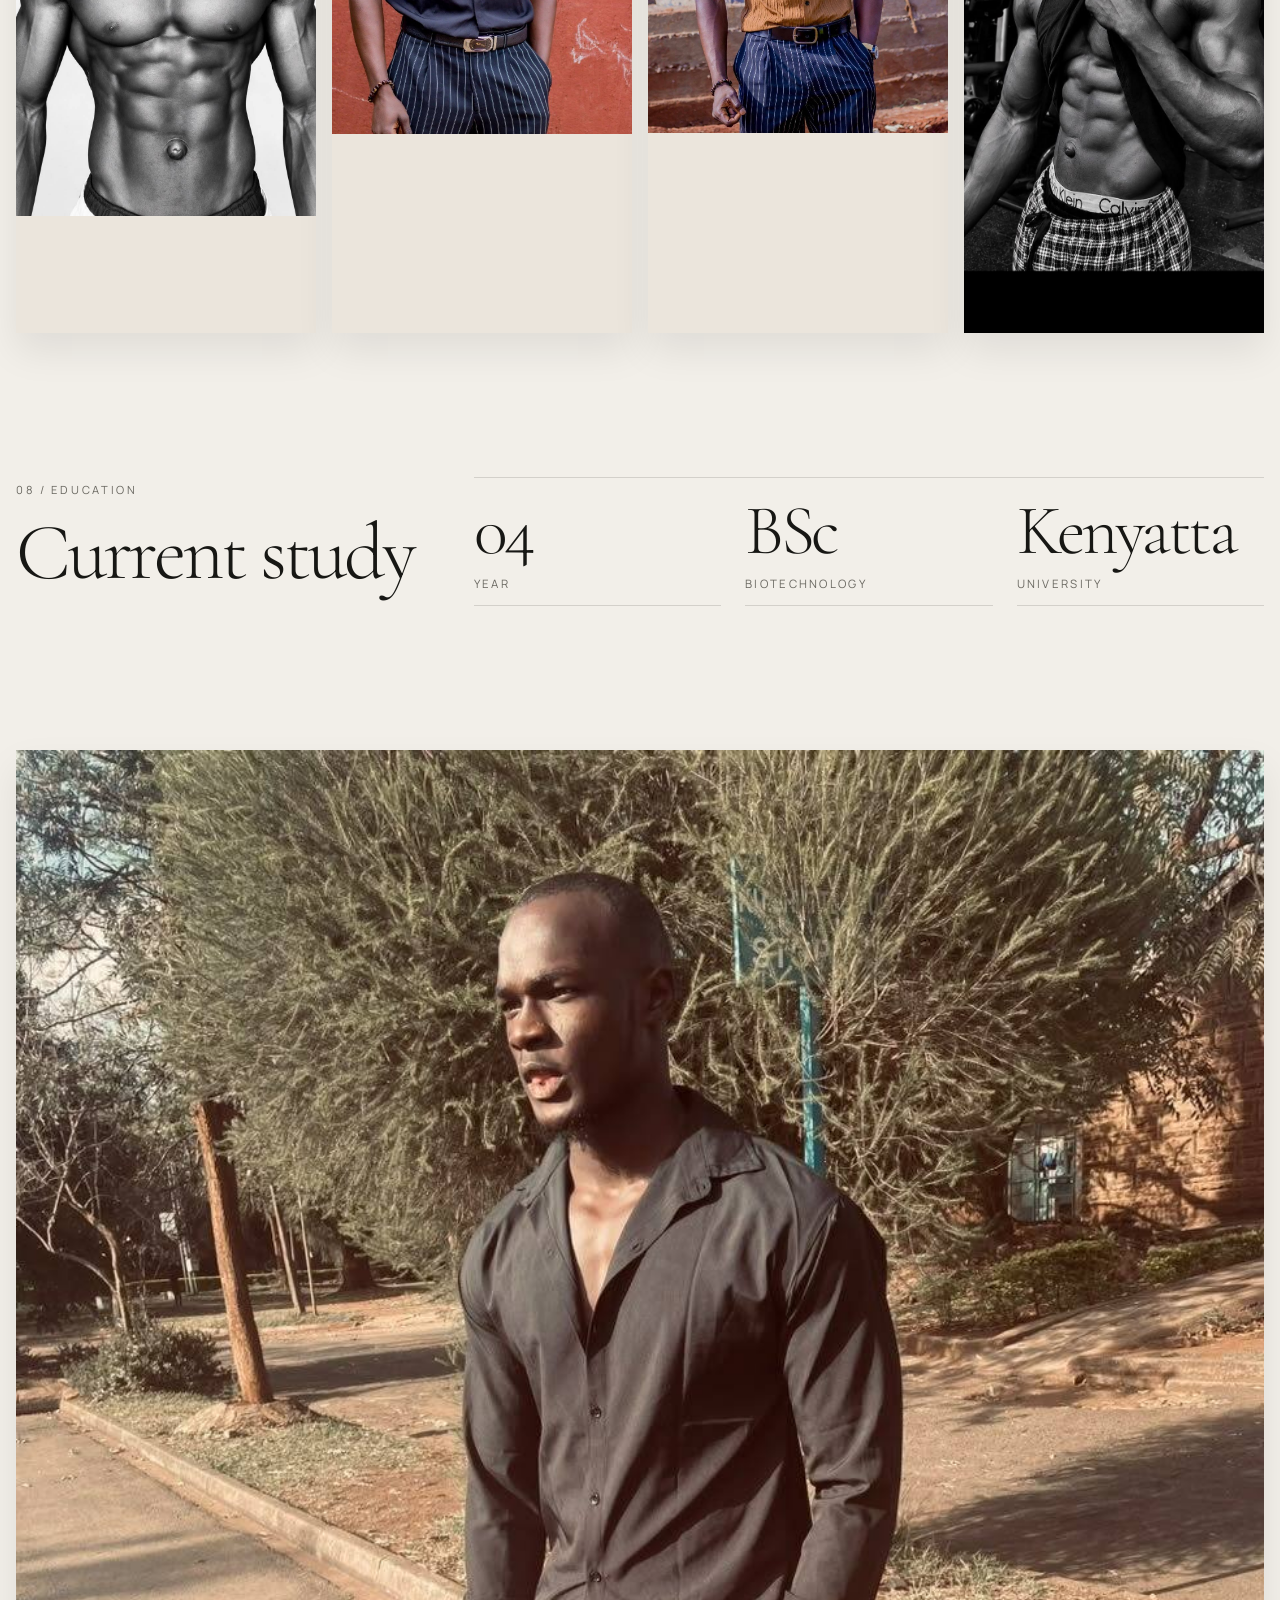
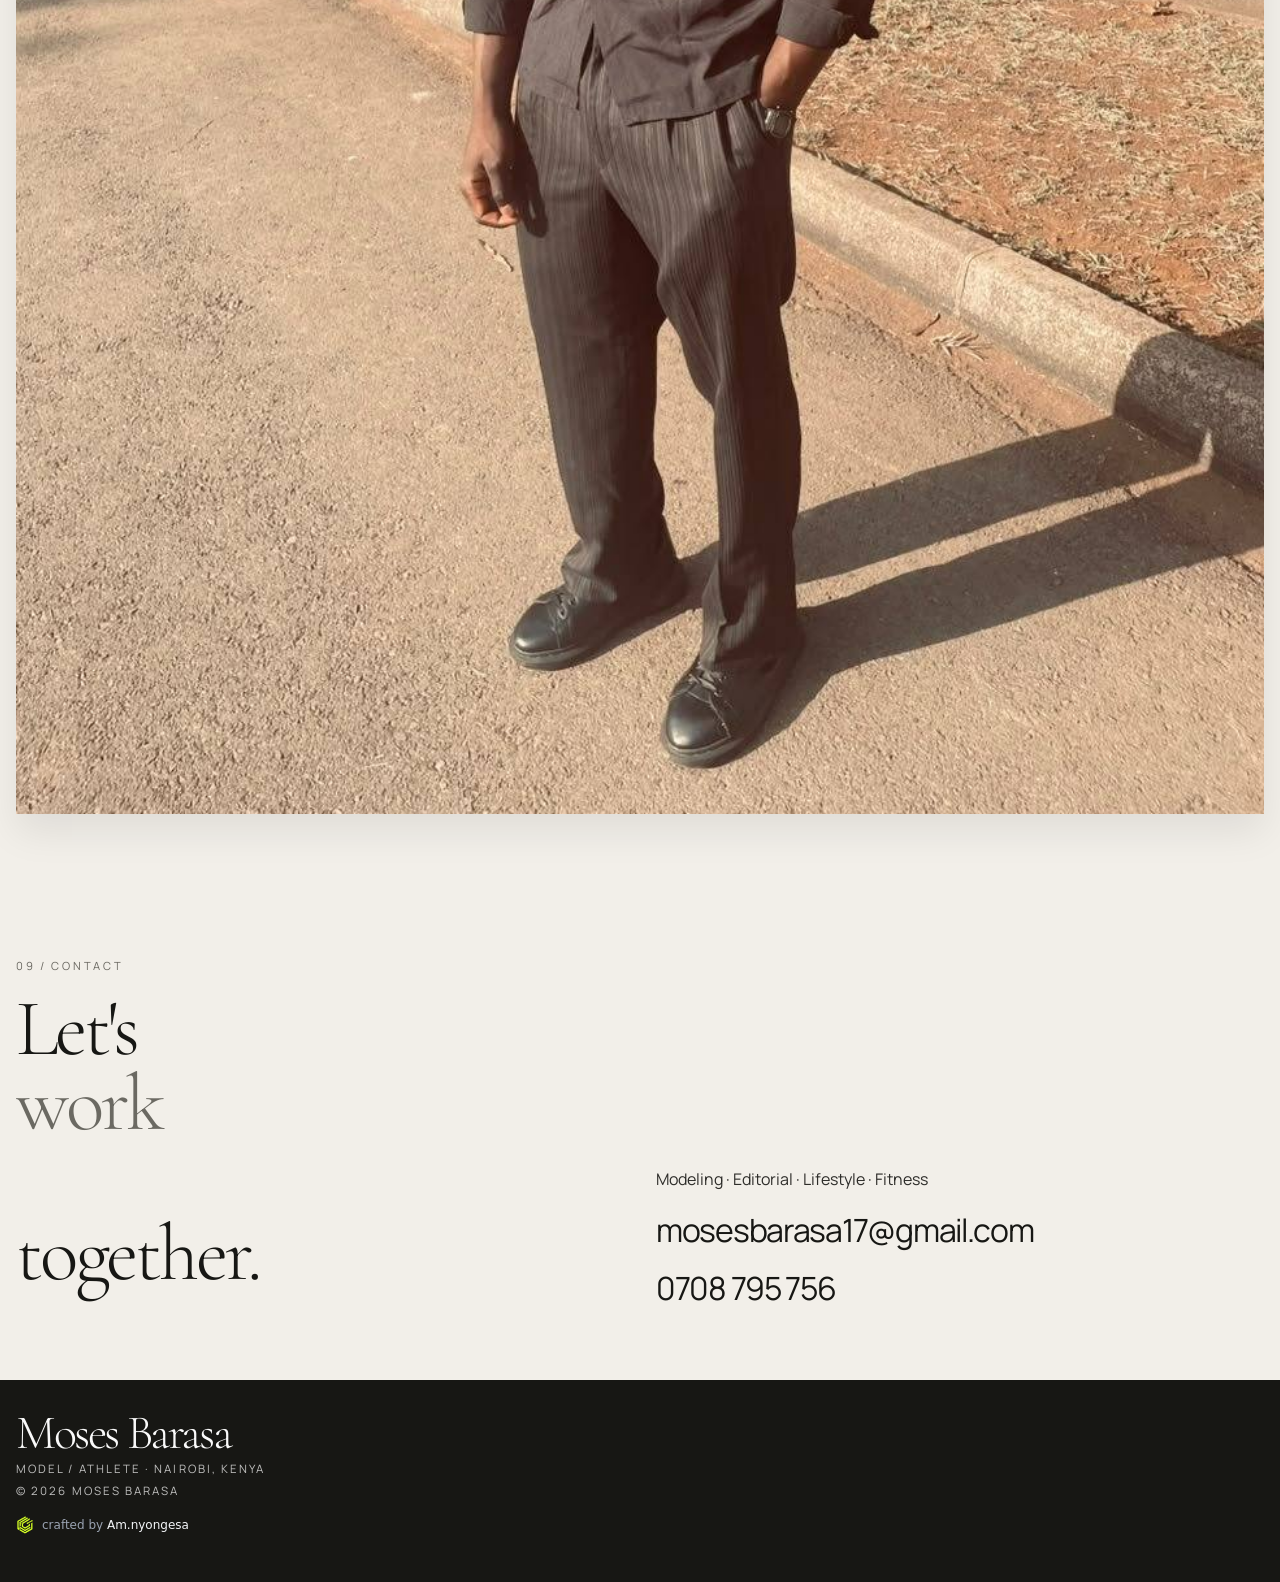
==== commit 098f060f: "Add the developer sign-off (crafted by Am.nyongesa) to the footer, linking to the portfolio" ====
--- a/index.html
+++ b/index.html
@@ -23,6 +23,7 @@
 
 <link rel="icon" href="data:image/svg+xml,%3Csvg xmlns='http://www.w3.org/2000/svg' viewBox='0 0 100 100'%3E%3Crect width='100' height='100' fill='%23181817'/%3E%3Ctext x='50' y='62' font-family='Georgia' font-size='50' fill='%23F3F0EA' text-anchor='middle'%3EM%3C/text%3E%3C/svg%3E">
 <link rel="stylesheet" href="css/style.css">
+<link rel="stylesheet" href="css/sign-off.css">
 </head>
 <body>
   <header class="site-header" id="header">
@@ -272,6 +273,10 @@
       <p class="footer-name">Moses Barasa</p>
       <p class="footer-meta">Model / Athlete · Nairobi, Kenya</p>
       <p class="footer-copyright">© 2026 Moses Barasa</p>
+      <a class="sign-off sign-off--dark" href="https://david-baraka.vercel.app" target="_blank" rel="noopener" aria-label="Crafted by Am.nyongesa. Opens the developer's portfolio in a new tab">
+        <span class="sign-off__symbol" aria-hidden="true"></span>
+        <span>crafted by <span class="sign-off__name">Am.nyongesa</span></span>
+      </a>
     </div>
   </footer>
 
--- a/css/sign-off.css
+++ b/css/sign-off.css
@@ -0,0 +1,78 @@
+/* The developer's sign-off, matching the portfolio footer. */
+.sign-off {
+  justify-self: start;
+  margin-top: 0.75rem;
+  --sign-off-ease: cubic-bezier(0.22, 1, 0.36, 1);
+  display: inline-flex;
+  align-items: center;
+  gap: 0.5rem;
+  font-family: ui-sans-serif, system-ui, -apple-system, "Segoe UI", sans-serif;
+  font-size: 0.75rem;
+  line-height: 1rem;
+  letter-spacing: normal;
+  text-transform: none;
+  text-decoration: none;
+  color: var(--sign-off-muted);
+  transition: color 0.3s ease;
+}
+
+.sign-off--dark {
+  --sign-off-accent: #d4ff24;
+  --sign-off-muted: #9aa3b2;
+  --sign-off-fg: #f3f5f8;
+}
+
+.sign-off--light {
+  --sign-off-accent: #1558c9;
+  --sign-off-muted: #545b67;
+  --sign-off-fg: #030407;
+}
+
+.sign-off:hover,
+.sign-off:focus-visible {
+  color: var(--sign-off-fg);
+}
+
+.sign-off:focus-visible {
+  outline: 2px solid var(--sign-off-accent);
+  outline-offset: 3px;
+  border-radius: 2px;
+}
+
+.sign-off__symbol {
+  width: 1.125rem;
+  height: 1.125rem;
+  flex-shrink: 0;
+  background-color: var(--sign-off-accent);
+  -webkit-mask: url("../images/am-symbol.svg") center / contain no-repeat;
+  mask: url("../images/am-symbol.svg") center / contain no-repeat;
+  transition: transform 0.5s var(--sign-off-ease);
+}
+
+.sign-off:hover .sign-off__symbol,
+.sign-off:focus-visible .sign-off__symbol {
+  transform: rotate(60deg) scale(1.1);
+}
+
+/* An underline that draws in from the left on hover. */
+.sign-off__name {
+  font-weight: 500;
+  color: var(--sign-off-fg);
+  background-image: linear-gradient(currentColor, currentColor);
+  background-repeat: no-repeat;
+  background-position: 0 100%;
+  background-size: 0% 1px;
+  transition: background-size 0.3s var(--sign-off-ease);
+}
+
+.sign-off:hover .sign-off__name,
+.sign-off:focus-visible .sign-off__name {
+  background-size: 100% 1px;
+}
+
+@media (prefers-reduced-motion: reduce) {
+  .sign-off__symbol,
+  .sign-off__name {
+    transition: none;
+  }
+}
